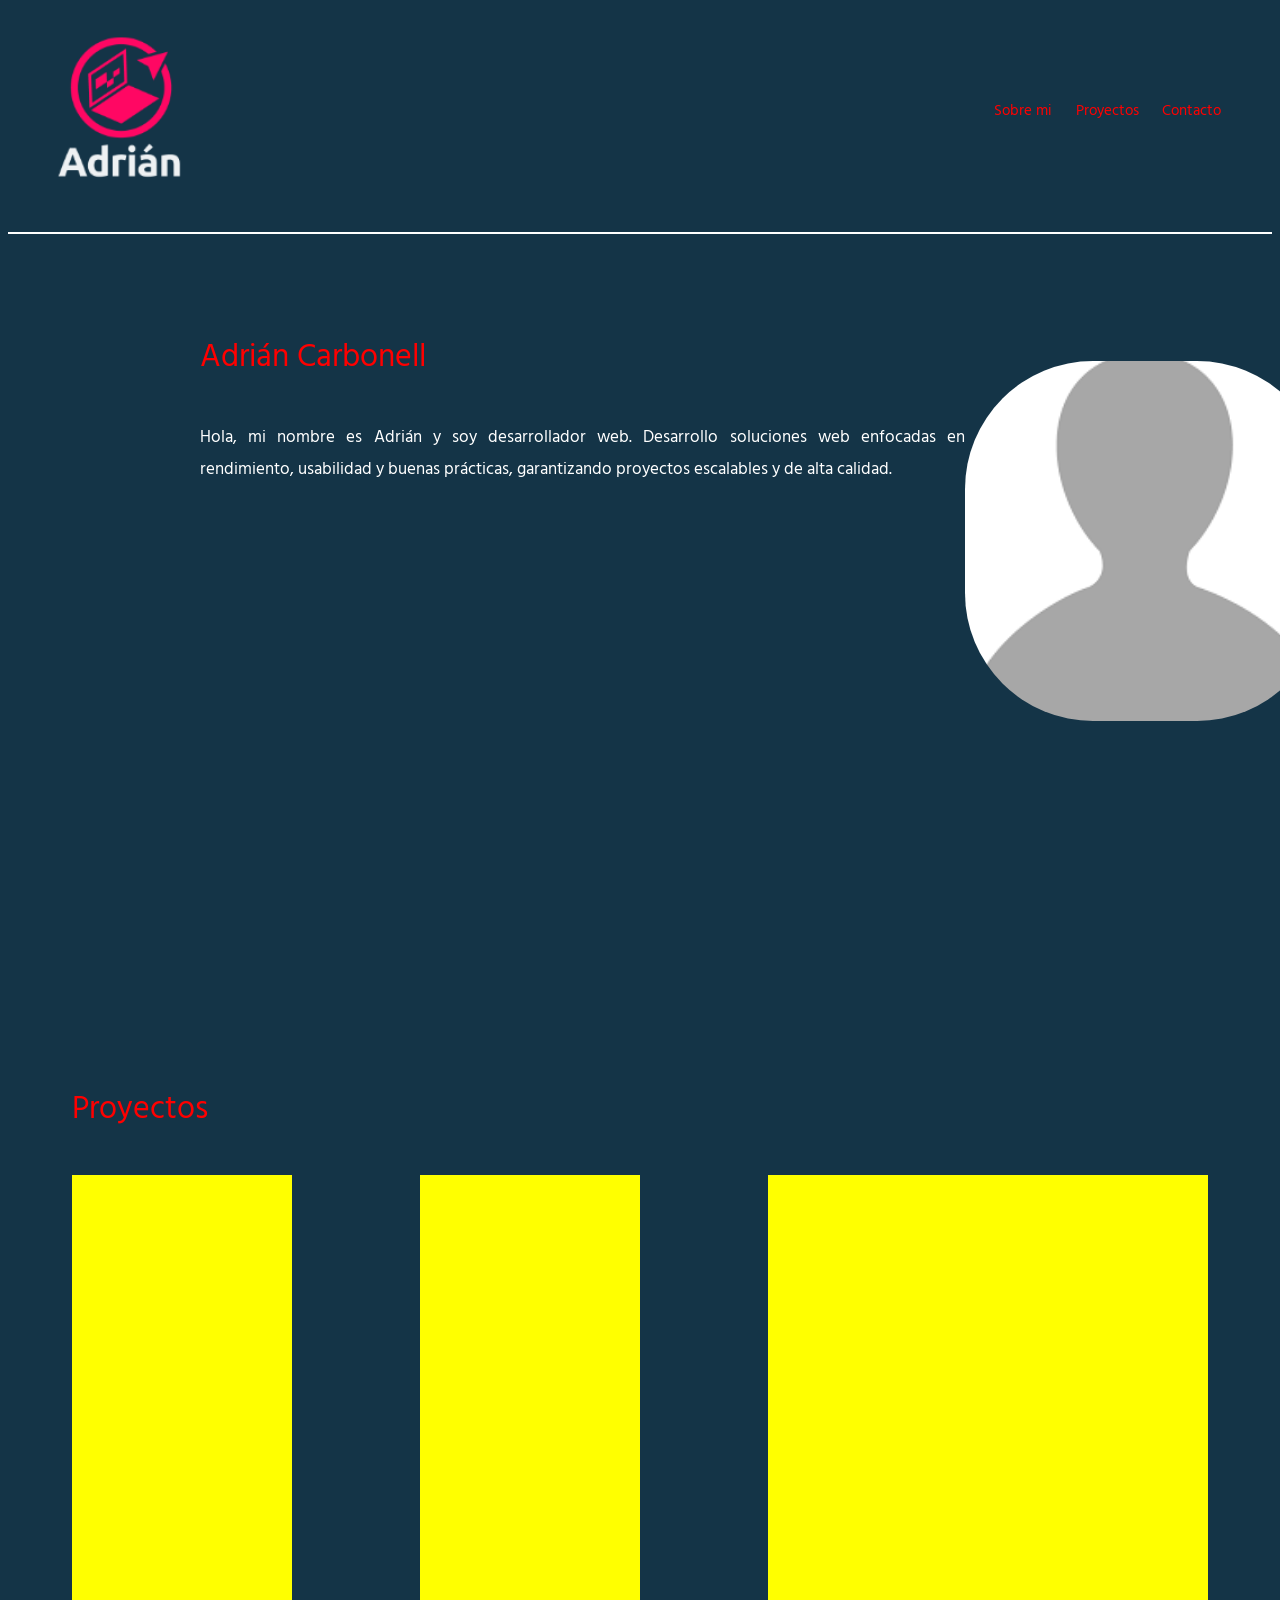
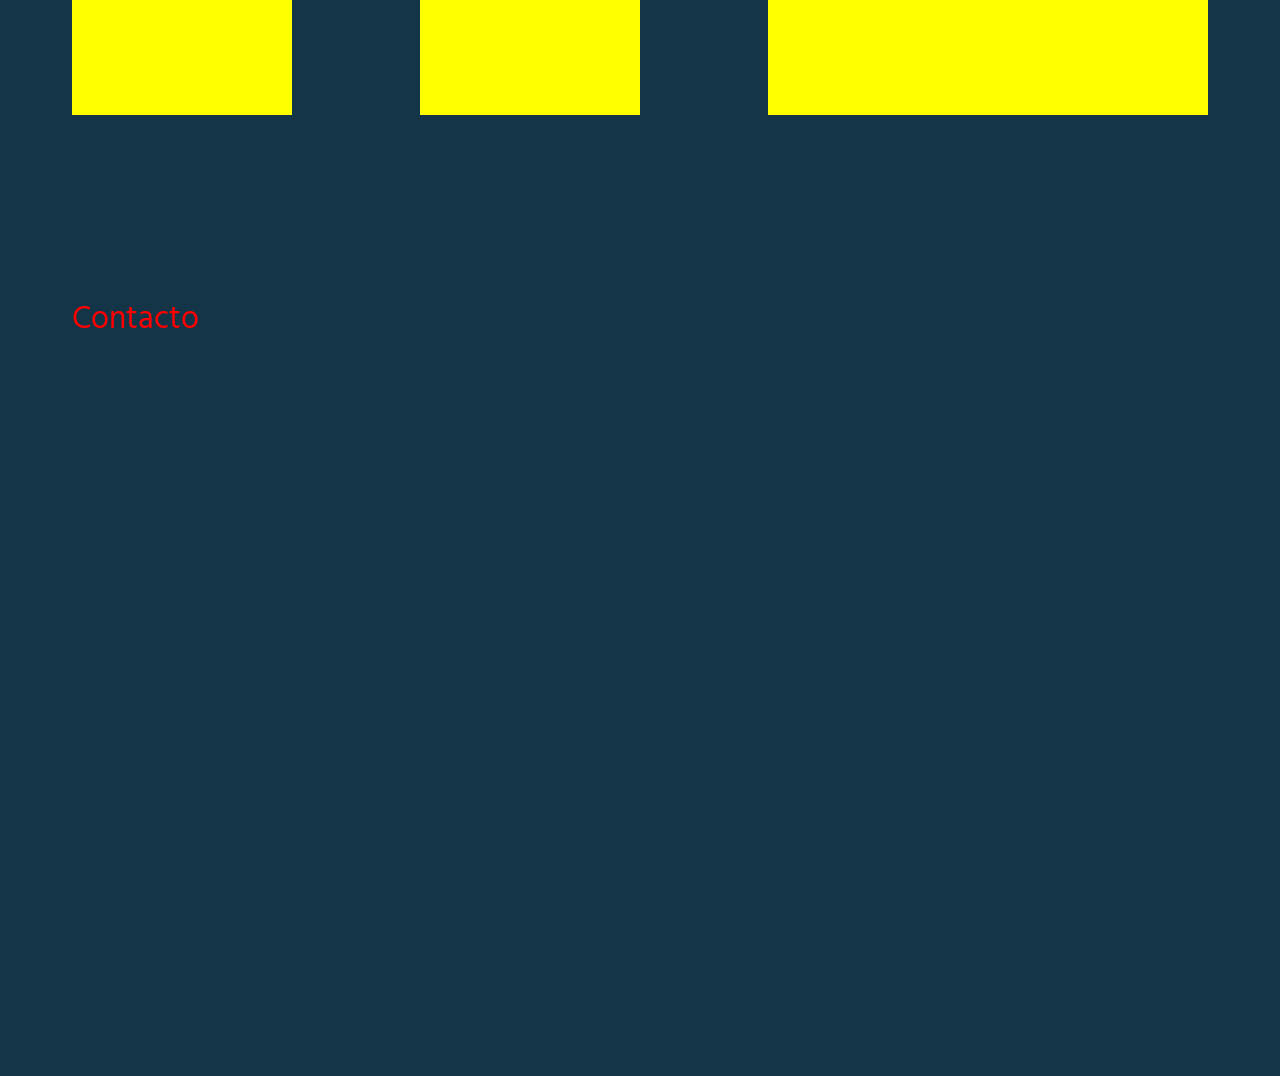
==== Portafolio/index.html @ b6f85024 "Add files via upload" ====
<!DOCTYPE html>
<html lang="en">
<head>
    <meta charset="UTF-8">
    <meta name="viewport" content="width=device-width, initial-scale=1.0">
    <title>Menu</title>
    <link rel="stylesheet" href="estilo.css">
    <link rel="preconnect" href="https://fonts.googleapis.com">
    <link rel="preconnect" href="https://fonts.gstatic.com" crossorigin>
    <link href="https://fonts.googleapis.com/css2?family=Hind+Guntur:wght@300;400;500;600;700&display=swap" rel="stylesheet">
</head>
<body>
    <header>
        <img src="logo.png" alt="logo" id="logo">
            <nav>
                
                <a href="#sobre-mi">Sobre mi</a>
                <a href="#proyectos">Proyectos</a>
                <a href="#contacto">Contacto</a>
            </nav>    
    </header>
 
    <main class="cuerpo">
        <section id="sobre-mi">
            <article>
                <p class="titulo">Adrián Carbonell</p>
                <p class="texto">
                Hola, mi nombre es Adrián y soy desarrollador web. Desarrollo soluciones web enfocadas en rendimiento, usabilidad y buenas prácticas, garantizando proyectos escalables y de alta calidad.
                </p>
            </article>
            <aside class="foto">
                <img src="imagenes/foto-perfil.png" alt="foto">
            </aside>
        </section>
        
        <section id="proyectos">
            
            <p class="titulo">Proyectos</p>
            
            <article>
                <section id="p1"></section>
                <section id="p2"></section>
                <section id="p3"></section>
            </article>
            
        </section>
        <section id="contacto">
            <p class="titulo">Contacto</p>
        </section>

    </main>
</body>
</html>
---- Portafolio/estilo.css ----
html {

box-sizing: border-box;

 }

*, *:before, *:after {

box-sizing: inherit;

}

html {
  scroll-behavior: smooth;
}

body{
    font-family:Hind guntur;
    background-color: #143447;
}

header{
    display: flex;
    background-color:#143447 ;
    width: 100%;
    height: 25.1vh;
    align-items: center;
    border-bottom: solid 0.3vh white;
}

a{
    color: red;
    font-size: 1.2vw;
    margin-left: 1.5vw;
    
    text-decoration: none;
    position: relative;

    
}
nav{
    margin-left: auto;
    margin-right: 4vw;
    height: 5vh;
   
    
    
}

a::after{
    content: "";
    position: absolute;
    left: 50%;
    bottom: -1px;
    transform: translateX(-50%);
    width: 0%;
    height: 2px;
    background: red;
    transition: 0.3s ease;
}

a:hover {
   
    transition: color 0.5s ease;
    
}

a:hover::after {
    width: 100%;
}   


#logo{
    inline-size: 25vh;
    aspect-ratio: 1;
    object-fit: cover;
    
}

main{
    /* background-color: lightblue; */
    
    
    margin:5vw;    
    #sobre-mi{
        /* background-color:lightblue; */
        /* width: 80%; */
        height: 80vh;
        margin-bottom: 5vw;
        display: flex;
        article{
            
            margin-left:10vw;

            .titulo{
           
            color: red;
            font-size: 2.5vw;

           
            }
            .texto{
                color: white;
                font-size:1.3vw;
                text-align: justify;
                /* background-color: red; */
                width: 85vh;
            }
        }

    
        .foto{
            margin-left: auto;
            margin-right:7vw;
            margin-top:7vh;

            img{
                inline-size: 40vh;
                aspect-ratio: 1;
                object-fit: cover;
                border-radius:10vw;
            }
        }
        
        

    }
     #proyectos{
        
   
        height: 80vh;
        
        .titulo{
           
            color: red;
            font-size: 2.5vw;
            
           
        }
        
        article:nth-child(2){
        display: grid;
        grid-template-columns: repeat(2, 1fr) 2fr;
        gap:10vw;
        
        height:60vh;
        
        /*grid-template-areas: "p1 p2 p3 p3";
        #p1 { grid-area: p1;}
        #p2 { grid-area: p2;}
        #p3 { grid-area: p3;}*/

        #p1, #p2, #p3{
            background-color: yellow;
        }
        }
        
        
        
    }
    #contacto{
        margin-top: 10vh;
        height: 80vh;
        
        .titulo{
           
            color: red;
            font-size: 2.5vw;
            
           
        }

    }
    
}
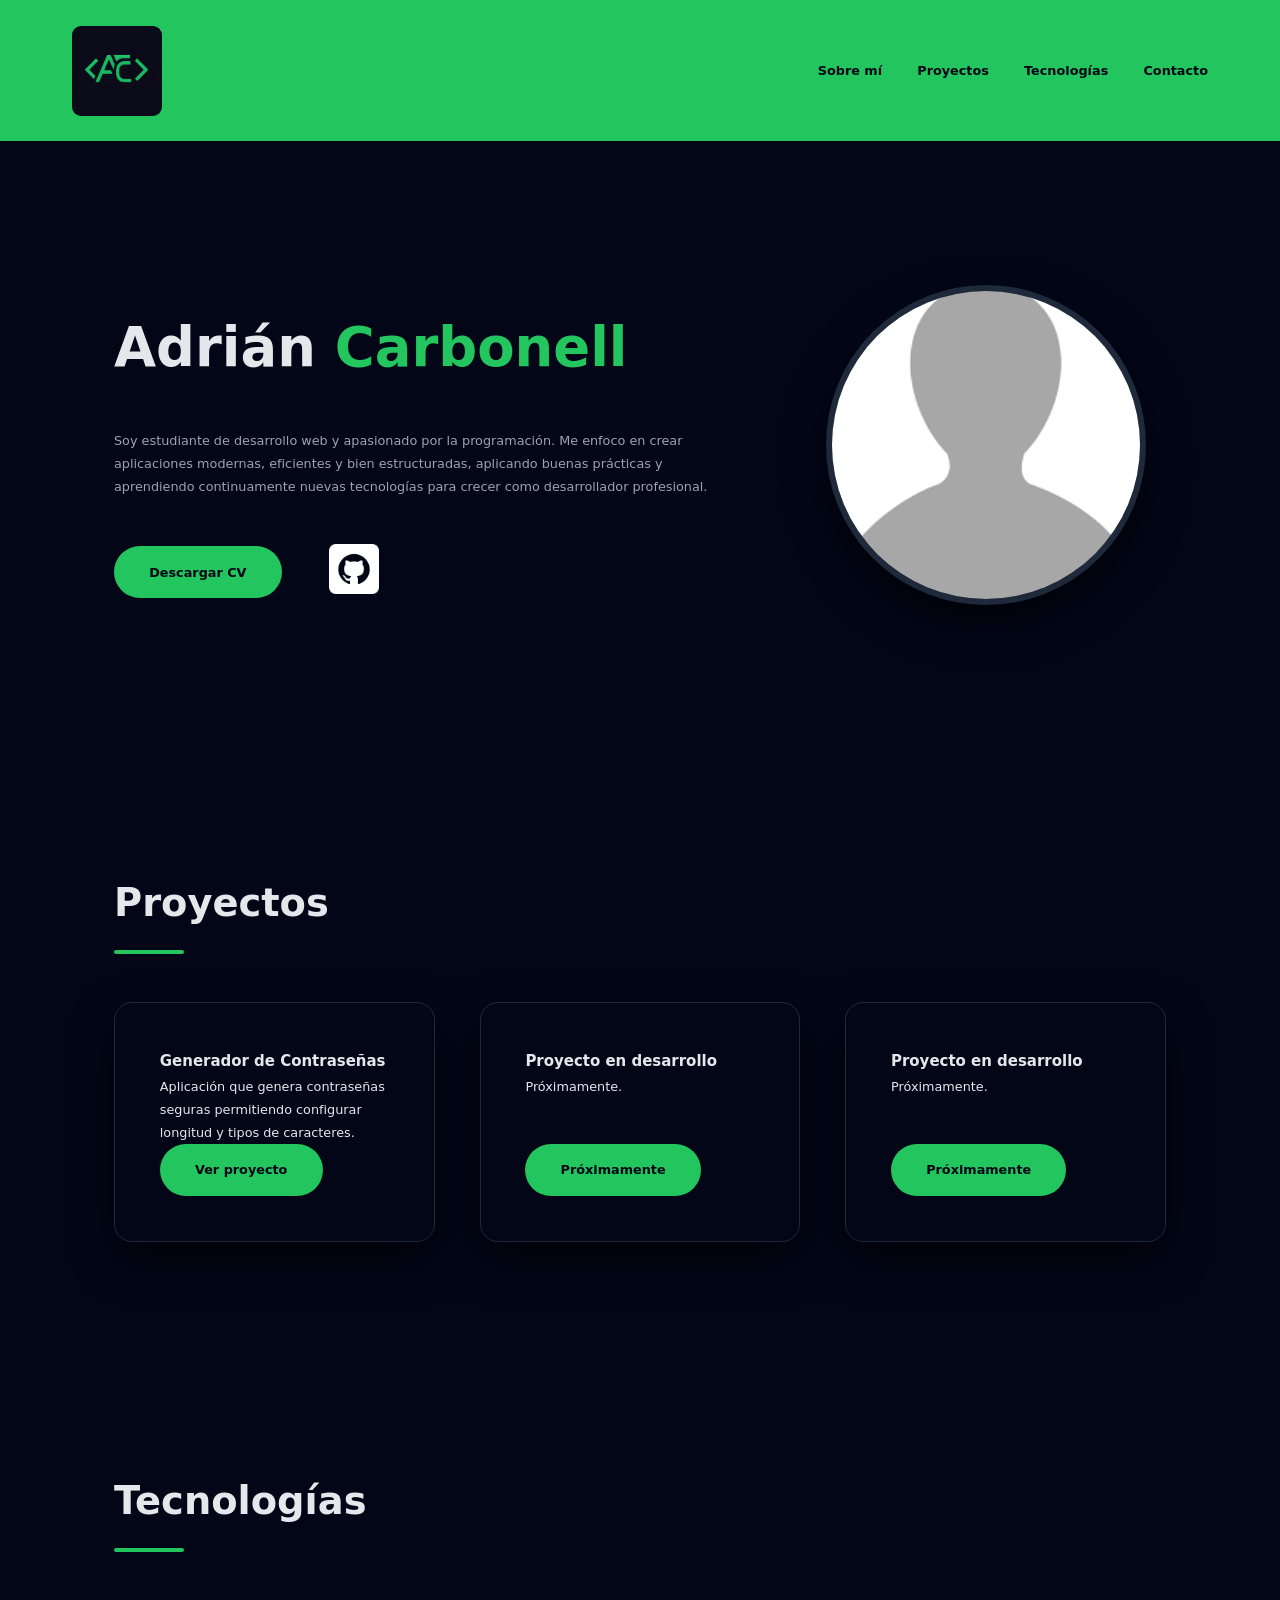
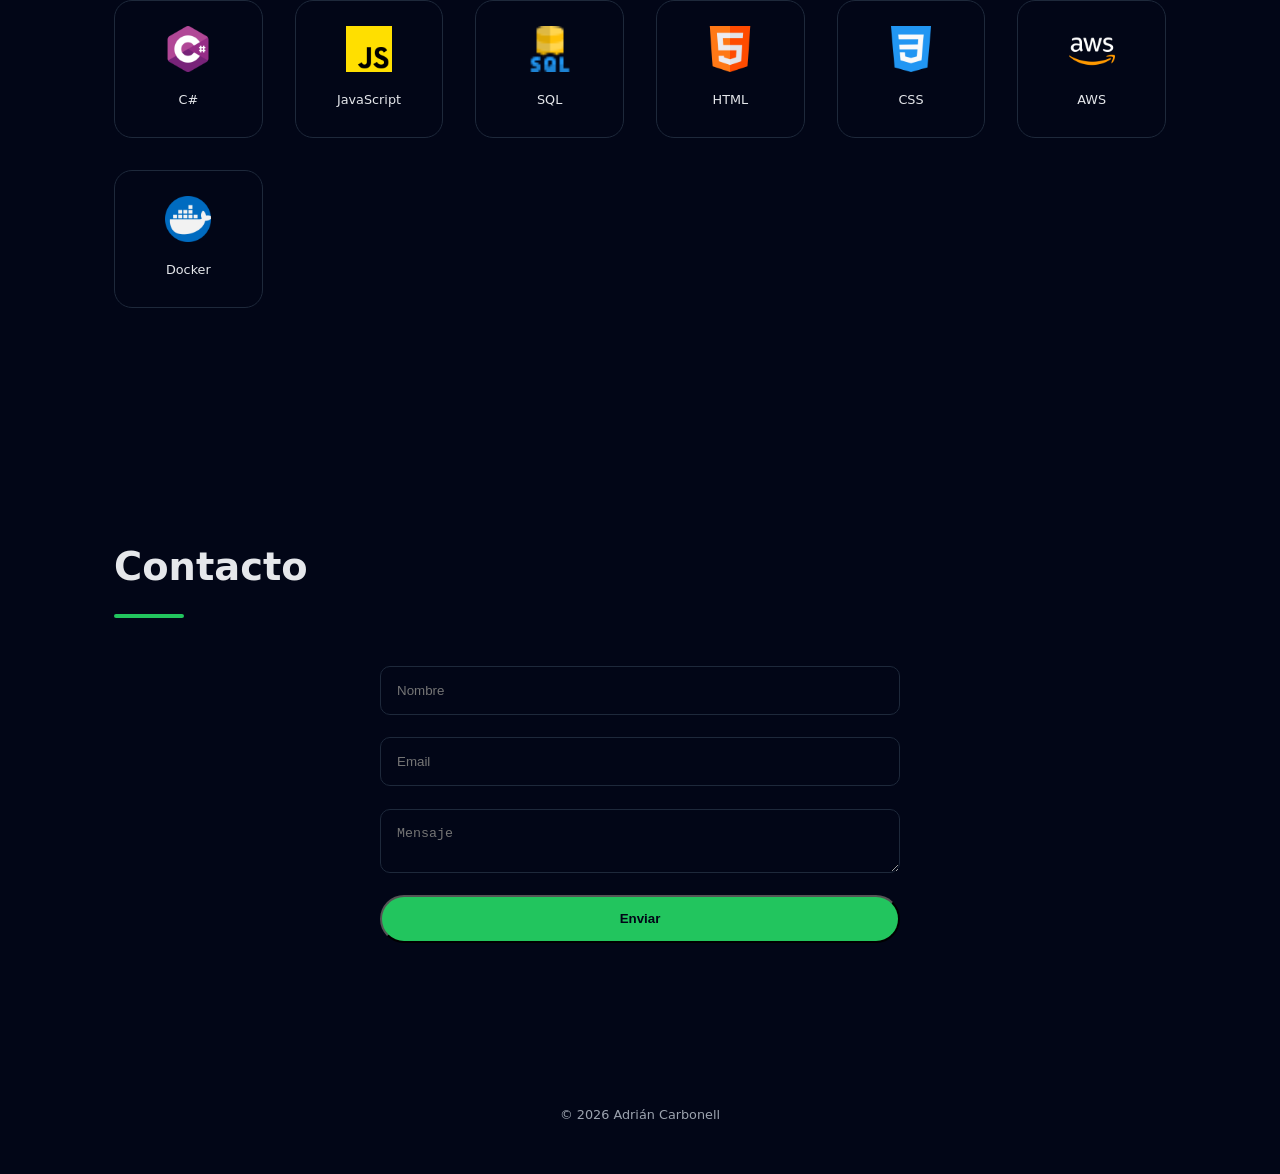
==== commit cd1aca66: "Add files via upload" ====
--- a/Portafolio/index.html
+++ b/Portafolio/index.html
@@ -1,53 +1,124 @@
 <!DOCTYPE html>
-<html lang="en">
+<html lang="es">
 <head>
     <meta charset="UTF-8">
     <meta name="viewport" content="width=device-width, initial-scale=1.0">
-    <title>Menu</title>
+    <title>Portafolio - Adrián Carbonell</title>
     <link rel="stylesheet" href="estilo.css">
-    <link rel="preconnect" href="https://fonts.googleapis.com">
-    <link rel="preconnect" href="https://fonts.gstatic.com" crossorigin>
-    <link href="https://fonts.googleapis.com/css2?family=Hind+Guntur:wght@300;400;500;600;700&display=swap" rel="stylesheet">
 </head>
 <body>
-    <header>
-        <img src="logo.png" alt="logo" id="logo">
-            <nav>
-                
-                <a href="#sobre-mi">Sobre mi</a>
-                <a href="#proyectos">Proyectos</a>
-                <a href="#contacto">Contacto</a>
-            </nav>    
-    </header>
- 
-    <main class="cuerpo">
-        <section id="sobre-mi">
-            <article>
-                <p class="titulo">Adrián Carbonell</p>
-                <p class="texto">
-                Hola, mi nombre es Adrián y soy desarrollador web. Desarrollo soluciones web enfocadas en rendimiento, usabilidad y buenas prácticas, garantizando proyectos escalables y de alta calidad.
-                </p>
-            </article>
-            <aside class="foto">
-                <img src="imagenes/foto-perfil.png" alt="foto">
-            </aside>
-        </section>
-        
-        <section id="proyectos">
+
+
+<header class="navbar">
+    <section class="nav-container">
+        <article class="logo">
+            <img src="img/logo.png" alt="Logo Adri">
+        </article>
+
+
+        <nav class="nav-right">
+            <ul class="nav-links">
+                <li><a href="#sobre-mi" class="nav-link">Sobre mí</a></li>
+                <li><a href="#proyectos" class="nav-link">Proyectos</a></li>
+                <li><a href="#tecnologias" class="nav-link">Tecnologías</a></li>
+                <li><a href="#contacto" class="nav-link">Contacto</a></li>
+            </ul>
+
             
-            <p class="titulo">Proyectos</p>
-            
-            <article>
-                <section id="p1"></section>
-                <section id="p2"></section>
-                <section id="p3"></section>
-            </article>
-            
-        </section>
-        <section id="contacto">
-            <p class="titulo">Contacto</p>
-        </section>
+        </nav>
+    </section>
+</header>
 
-    </main>
+
+<section id="sobre-mi" class="hero section">
+    <article class="hero-content">
+
+        <article class="hero-text">
+            <h1>Adrián <span>Carbonell</span></h1>
+            <p>
+                Soy estudiante de desarrollo web y apasionado por la programación.
+                Me enfoco en crear aplicaciones modernas, eficientes y bien estructuradas,
+                aplicando buenas prácticas y aprendiendo continuamente nuevas tecnologías
+                para crecer como desarrollador profesional.
+            </p>
+
+            <nav class="hero-buttons">
+                <a href="CV Adrián Carbonell.pdf" download class="btn">Descargar CV</a>
+                <a href="https://github.com/AdrianCarbonell" target="_blank" class="github-btn">
+                <img src="img/logo_github.png" alt="GitHub">
+            </a>
+            </nav>
+        </article>
+
+        <article class="hero-image">
+            <img src="img/foto-perfil.png" alt="Foto de Adrián">
+        </article>
+
+    </article>
+</section>
+
+
+<section id="proyectos" class="section">
+    <h2>Proyectos</h2>
+
+    <section class="proyectos-container">
+        <article class="proyecto">
+            <h3>Generador de Contraseñas</h3>
+            <p>
+                Aplicación que genera contraseñas seguras permitiendo configurar
+                longitud y tipos de caracteres.
+            </p>
+            <a href="https://github.com/" class="btn" target="_blank">Ver proyecto</a>
+        </article>
+
+        <article class="proyecto">
+            <h3>Proyecto en desarrollo</h3>
+            <p>Próximamente.</p>
+            <a href="https://github.com/" class="btn" target="_blank">Próximamente</a>
+        </article>
+
+        <article class="proyecto">
+            <h3>Proyecto en desarrollo</h3>
+            <p>Próximamente.</p>
+            <a href="https://github.com/" class="btn" target="_blank">Próximamente</a>
+        </article>
+    </section>
+</section>
+
+
+<section id="tecnologias" class="section">
+    <h2>Tecnologías</h2>
+
+    <ul class="tecnologias-lista">
+        <li><img src="img/csharp.png"><span>C#</span></li>
+        <li><img src="img/javascript.png"><span>JavaScript</span></li>
+        <li><img src="img/sql.png"><span>SQL</span></li>
+        <li><img src="img/html.png"><span>HTML</span></li>
+        <li><img src="img/css.png"><span>CSS</span></li>
+        <li><img src="img/aws-color.png"><span>AWS</span></li>
+        <li><img src="img/docker.png"><span>Docker</span></li>
+    </ul>
+</section>
+
+
+<section id="contacto" class="section">
+    <h2>Contacto</h2>
+
+    <form>
+        <input type="text" placeholder="Nombre" required>
+        <input type="email" placeholder="Email" required>
+        <textarea placeholder="Mensaje" required></textarea>
+        <button type="submit" class="btn">Enviar</button>
+    </form>
+</section>
+
+<footer>
+    <p>© 2026 Adrián Carbonell</p>
+</footer>
+
+<script type="module" src="script.js">
+
+</script>
+
 </body>
-</html>+</html>
--- a/Portafolio/estilo.css
+++ b/Portafolio/estilo.css
@@ -1,177 +1,332 @@
+:root {
+    --bg-color: #020617;
+    --card-bg: #020617;
+    --text-color: #e5e7eb;
+    --secondary-text: #9ca3af;
+
+    --accent-color: #22c55e;
+    --accent-soft: rgba(34, 197, 94, 0.15);
+
+    --border-color: #1e293b;
+    --shadow: 0 18px 40px rgba(0, 0, 0, 0.65);
+}
+
+/* RESET */
+* {
+    margin: 0;
+    padding: 0;
+    box-sizing: border-box;
+}
+
+
 html {
-
-box-sizing: border-box;
-
- }
-
-*, *:before, *:after {
-
-box-sizing: inherit;
-
-}
-
-html {
-  scroll-behavior: smooth;
-}
-
-body{
-    font-family:Hind guntur;
-    background-color: #143447;
-}
-
-header{
-    display: flex;
-    background-color:#143447 ;
-    width: 100%;
-    height: 25.1vh;
-    align-items: center;
-    border-bottom: solid 0.3vh white;
-}
-
-a{
-    color: red;
-    font-size: 1.2vw;
-    margin-left: 1.5vw;
-    
+    scroll-behavior: smooth;
+}
+
+body {
+    font-family: system-ui, sans-serif;
+    background: var(--bg-color);
+    color: var(--text-color);
+    line-height: 1.8;
+    font-size: 1vw ;
+}
+
+/* SECCIONES */
+.section {
+    max-width: 1100px;
+    margin: auto;
+    padding: 7rem 1.5rem;
+    opacity: 0;
+    transform: translateY(40px);
+    transition: opacity 0.9s ease, transform 0.9s ease;
+}
+
+.section.visible {
+    opacity: 1;
+    transform: translateY(0);
+}
+
+/* TITULOS */
+h2 {
+    font-size: 2.4rem;
+    margin-bottom: 3rem;
+}
+
+h2::after {
+    content: "";
+    width: 70px;
+    height: 4px;
+    background: var(--accent-color);
+    display: block;
+    margin-top: 0.8rem;
+    border-radius: 999px;
+}
+
+/* NAVBAR */
+.navbar {
+    background: var(--accent-color);
+    position: sticky;
+    top: 0;
+    z-index: 100;
+}
+
+.nav-container {
+    max-width: 1200px;
+    margin: auto;
+    padding: 1.6rem 2rem;
+    display: flex;
+    justify-content: space-between;
+    align-items: center;
+}
+
+.logo {
+    display: flex;
+    align-items: center;
+}
+
+.logo img {
+    inline-size: 10vh;
+    aspect-ratio: 1;
+    object-fit: cover;
+    border-radius: 1vh;
+}
+
+
+.nav-right {
+    display: flex;
+    align-items: center;
+}
+
+.nav-links {
+    list-style: none;
+    display: flex;
+    gap: 2.2rem;
+}
+
+.nav-links a {
+    color: #020617;
     text-decoration: none;
+    font-weight: 600;
     position: relative;
-
-    
-}
-nav{
-    margin-left: auto;
-    margin-right: 4vw;
-    height: 5vh;
-   
-    
-    
-}
-
-a::after{
+}
+
+.nav-links a::after {
     content: "";
     position: absolute;
-    left: 50%;
-    bottom: -1px;
-    transform: translateX(-50%);
+    bottom: -6px;
+    left: 0;
     width: 0%;
     height: 2px;
-    background: red;
-    transition: 0.3s ease;
-}
-
-a:hover {
-   
-    transition: color 0.5s ease;
+    background: #020617;
+    transition: width 0.25s ease;
+}
+
+.nav-links a:hover::after {
+    width: 100%;
+}
+
+/* GITHUB */
+.github-btn {
+    width: 46px;
+    height: 46px;
+    border-radius: 50%;
+    background: rgba(0, 0, 0, 0.15);
+    display: flex;
+    align-items: center;
+    justify-content: center;
+    margin-left: 1.5rem;
+    transition: transform 0.2s ease;
+}
+
+.github-btn:hover {
+    transform: scale(1.1);
+}
+
+.github-btn img {
+    width: 50px;
+    filter: invert(1);
+}
+
+/* HERO */
+.hero.section {
+    padding-top: 9rem;
+    padding-bottom: 9rem;
+    opacity: 1;
+    transform: none;
+}
+
+.hero-content {
+    max-width: 1200px;
+    margin: auto;
+    display: grid;
+    grid-template-columns: 1.3fr 0.7fr;
+    gap: 5rem;
+    align-items: center;
+}
+
+/* HERO ANIMACIÓN */
+.hero-text,
+.hero-image {
+    opacity: 0;
+    transform: translateY(40px);
+    animation: fadeUp 1s ease forwards;
+}
+
+.hero-image {
+    animation-delay: 0.2s;
     
 }
 
-a:hover::after {
-    width: 100%;
-}   
-
-
-#logo{
-    inline-size: 25vh;
-    aspect-ratio: 1;
+@keyframes fadeUp {
+    to {
+        opacity: 1;
+        transform: translateY(0);
+    }
+}
+
+.hero-text h1 {
+    font-size: 3.4rem;
+    margin-bottom: 2rem;
+}
+
+.hero-text h1 span {
+    color: var(--accent-color);
+}
+
+.hero-text p {
+    color: var(--secondary-text);
+    max-width: 650px;
+}
+
+/* BOTONES */
+.hero-buttons {
+    margin-top: 3rem;
+    display: flex;
+    gap: 1.6rem;
+}
+
+.btn {
+    padding: 0.9rem 2.2rem;
+    border-radius: 999px;
+    background: var(--accent-color);
+    color: #020617;
+    text-decoration: none;
+    font-weight: 600;
+    transition: transform 0.2s ease;
+}
+
+.btn:hover {
+    transform: translateY(-4px);
+}
+
+.btn.outline {
+    background: transparent;
+    border: 2px solid var(--accent-color);
+    color: var(--accent-color);
+}
+
+/* FOTO */
+.hero-image img {
+    width: 320px;
+    height: 320px;
+    border-radius: 50%;
     object-fit: cover;
-    
-}
-
-main{
-    /* background-color: lightblue; */
-    
-    
-    margin:5vw;    
-    #sobre-mi{
-        /* background-color:lightblue; */
-        /* width: 80%; */
-        height: 80vh;
-        margin-bottom: 5vw;
-        display: flex;
-        article{
-            
-            margin-left:10vw;
-
-            .titulo{
-           
-            color: red;
-            font-size: 2.5vw;
-
-           
-            }
-            .texto{
-                color: white;
-                font-size:1.3vw;
-                text-align: justify;
-                /* background-color: red; */
-                width: 85vh;
-            }
-        }
-
-    
-        .foto{
-            margin-left: auto;
-            margin-right:7vw;
-            margin-top:7vh;
-
-            img{
-                inline-size: 40vh;
-                aspect-ratio: 1;
-                object-fit: cover;
-                border-radius:10vw;
-            }
-        }
-        
-        
-
+    border: 6px solid var(--border-color);
+    box-shadow: var(--shadow);
+}
+
+/* PROYECTOS */
+.proyectos-container {
+    display: grid;
+    grid-template-columns: repeat(auto-fit, minmax(280px, 1fr));
+    gap: 2.8rem;
+}
+
+.proyecto {
+    background: var(--card-bg);
+    border: 1px solid var(--border-color);
+    padding: 2.8rem;
+    border-radius: 18px;
+    box-shadow: var(--shadow);
+
+    display: flex;
+    flex-direction: column;
+
+    transition: transform 0.25s ease;
+}
+
+.proyecto .btn {
+    margin-top: auto;
+    align-self: flex-start;
+}
+
+
+.proyecto:hover {
+    transform: translateY(-10px);
+}
+
+/* TECNOLOGIAS */
+.tecnologias-lista {
+    list-style: none;
+    display: grid;
+    grid-template-columns: repeat(auto-fit, minmax(140px, 1fr));
+    gap: 2rem;
+}
+
+.tecnologias-lista li {
+    background: var(--card-bg);
+    border: 1px solid var(--border-color);
+    border-radius: 18px;
+    padding: 1.6rem;
+    display: flex;
+    flex-direction: column;
+    align-items: center;
+    gap: 1rem;
+    transition: transform 0.25s ease;
+}
+
+.tecnologias-lista li:hover {
+    transform: translateY(-8px);
+}
+
+.tecnologias-lista img {
+    width: 46px;
+}
+
+/* CONTACTO */
+form {
+    max-width: 520px;
+    margin: auto;
+    display: flex;
+    flex-direction: column;
+    gap: 1.4rem;
+}
+
+input,
+textarea {
+    padding: 1rem;
+    background: transparent;
+    border: 1px solid var(--border-color);
+    color: var(--text-color);
+    border-radius: 10px;
+}
+
+/* FOOTER */
+footer {
+    text-align: center;
+    padding: 3rem 1.5rem;
+    color: var(--secondary-text);
+}
+
+/* RESPONSIVE */
+@media (max-width: 900px) {
+    .hero-content {
+        grid-template-columns: 1fr;
+        text-align: center;
+        gap: 3rem;
     }
-     #proyectos{
-        
-   
-        height: 80vh;
-        
-        .titulo{
-           
-            color: red;
-            font-size: 2.5vw;
-            
-           
-        }
-        
-        article:nth-child(2){
-        display: grid;
-        grid-template-columns: repeat(2, 1fr) 2fr;
-        gap:10vw;
-        
-        height:60vh;
-        
-        /*grid-template-areas: "p1 p2 p3 p3";
-        #p1 { grid-area: p1;}
-        #p2 { grid-area: p2;}
-        #p3 { grid-area: p3;}*/
-
-        #p1, #p2, #p3{
-            background-color: yellow;
-        }
-        }
-        
-        
-        
+
+    .hero-buttons {
+        justify-content: center;
     }
-    #contacto{
-        margin-top: 10vh;
-        height: 80vh;
-        
-        .titulo{
-           
-            color: red;
-            font-size: 2.5vw;
-            
-           
-        }
-
-    }
-    
-}
-
-
+}
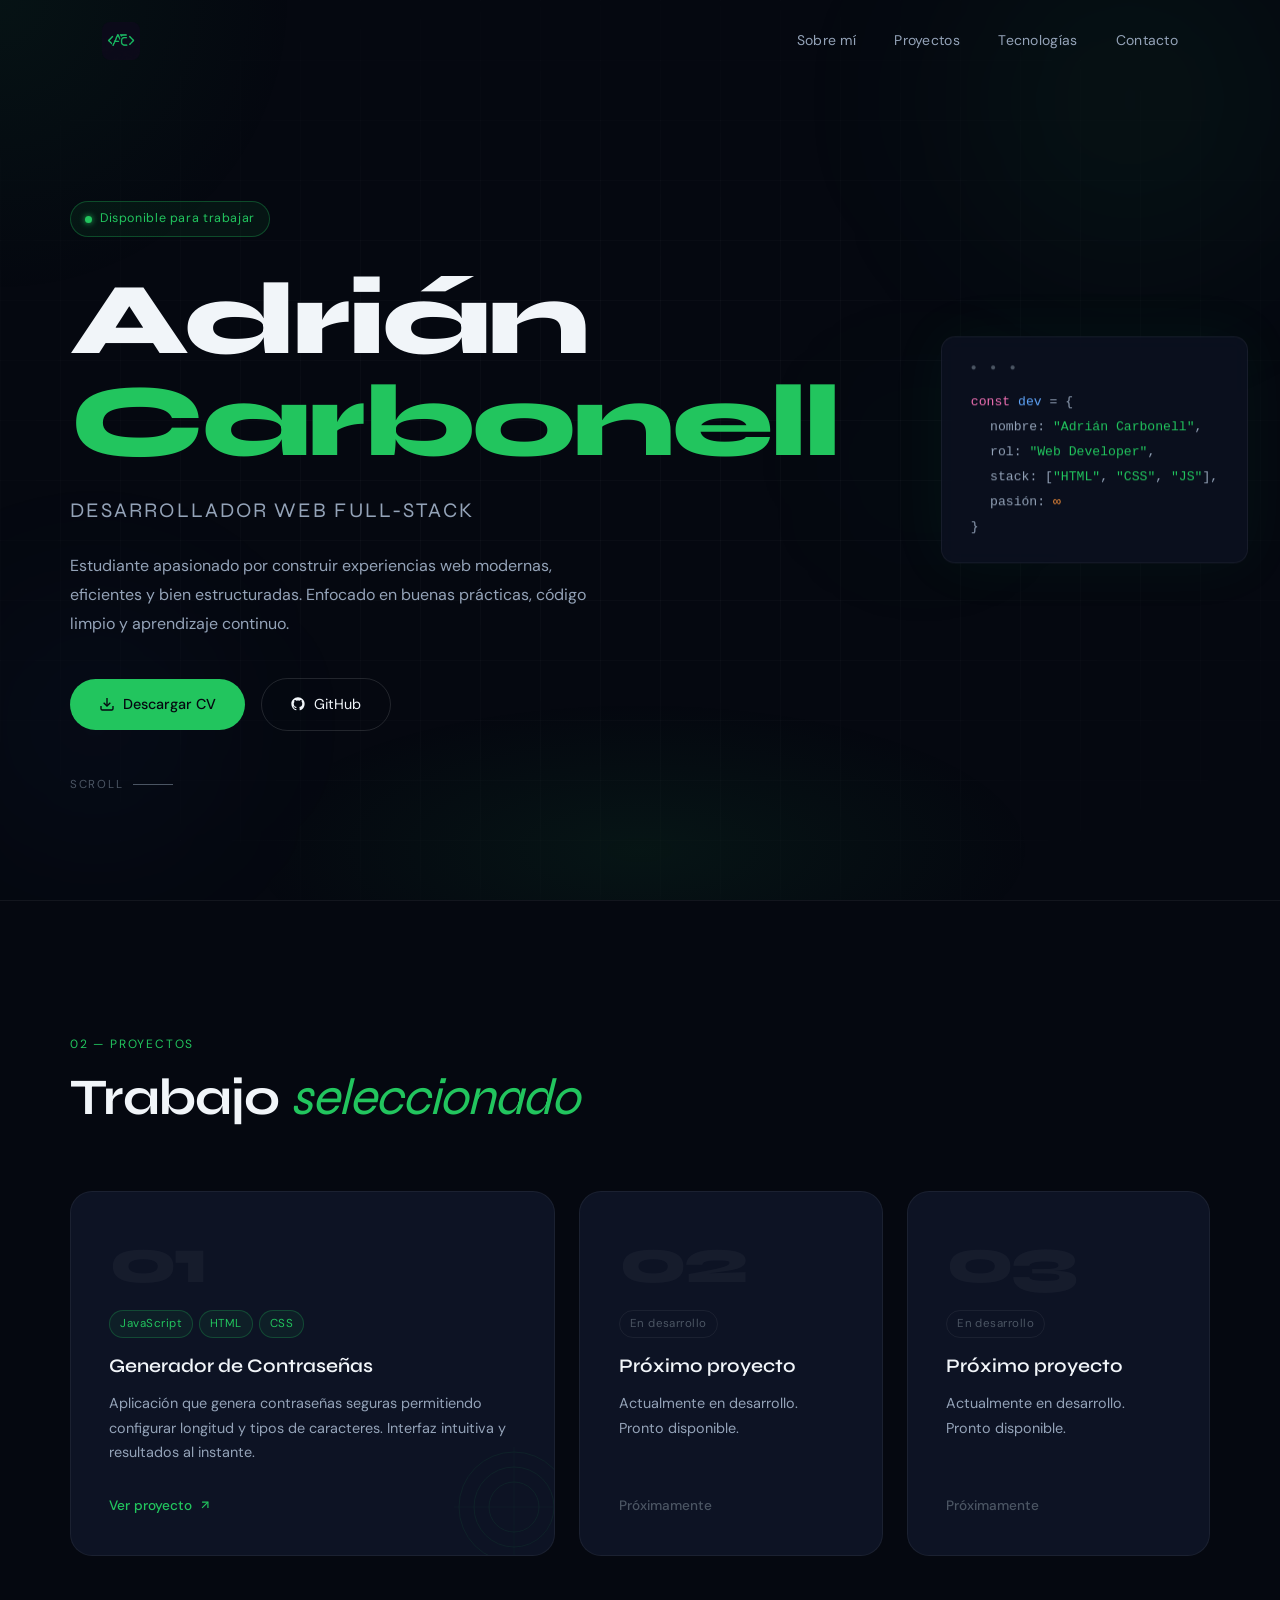
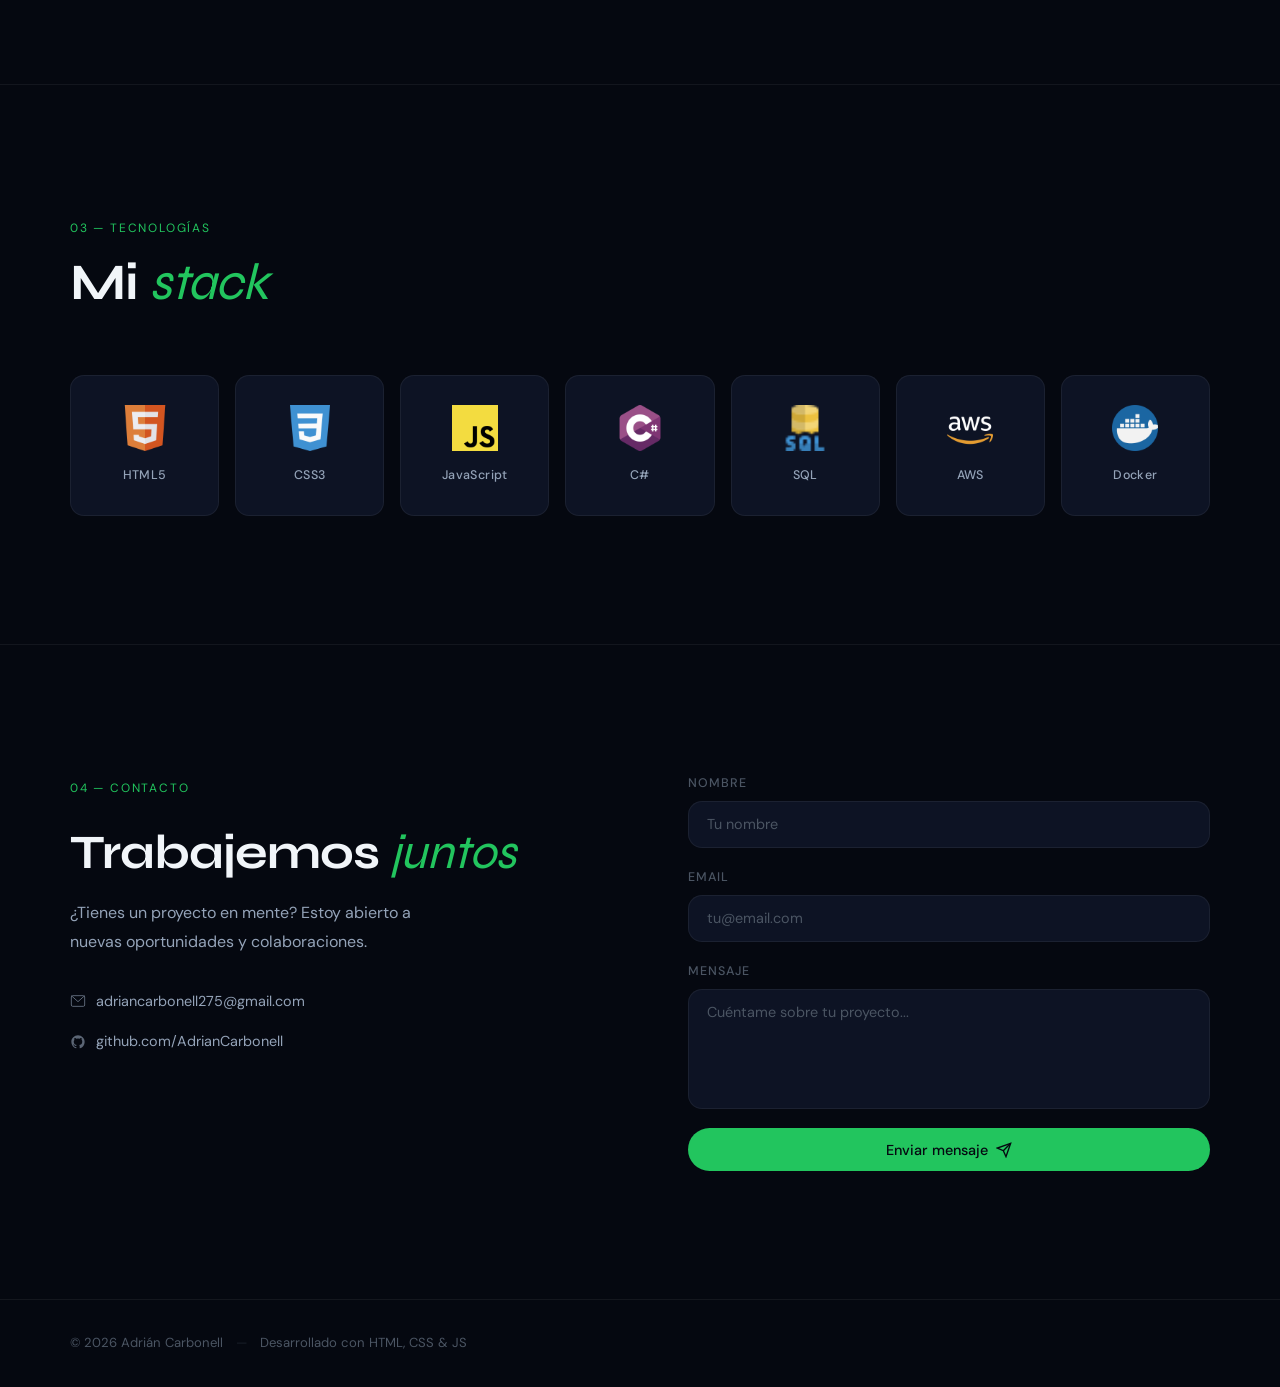
==== commit 704ae5a9: "Add files via upload" ====
--- a/Portafolio/index.html
+++ b/Portafolio/index.html
@@ -1,124 +1,255 @@
-<!DOCTYPE html>
-<html lang="es">
-<head>
-    <meta charset="UTF-8">
-    <meta name="viewport" content="width=device-width, initial-scale=1.0">
-    <title>Portafolio - Adrián Carbonell</title>
-    <link rel="stylesheet" href="estilo.css">
-</head>
-<body>
-
-
-<header class="navbar">
-    <section class="nav-container">
-        <article class="logo">
-            <img src="img/logo.png" alt="Logo Adri">
-        </article>
-
-
-        <nav class="nav-right">
-            <ul class="nav-links">
-                <li><a href="#sobre-mi" class="nav-link">Sobre mí</a></li>
-                <li><a href="#proyectos" class="nav-link">Proyectos</a></li>
-                <li><a href="#tecnologias" class="nav-link">Tecnologías</a></li>
-                <li><a href="#contacto" class="nav-link">Contacto</a></li>
-            </ul>
-
-            
-        </nav>
-    </section>
-</header>
-
-
-<section id="sobre-mi" class="hero section">
-    <article class="hero-content">
-
-        <article class="hero-text">
-            <h1>Adrián <span>Carbonell</span></h1>
-            <p>
-                Soy estudiante de desarrollo web y apasionado por la programación.
-                Me enfoco en crear aplicaciones modernas, eficientes y bien estructuradas,
-                aplicando buenas prácticas y aprendiendo continuamente nuevas tecnologías
-                para crecer como desarrollador profesional.
-            </p>
-
-            <nav class="hero-buttons">
-                <a href="CV Adrián Carbonell.pdf" download class="btn">Descargar CV</a>
-                <a href="https://github.com/AdrianCarbonell" target="_blank" class="github-btn">
-                <img src="img/logo_github.png" alt="GitHub">
-            </a>
-            </nav>
-        </article>
-
-        <article class="hero-image">
-            <img src="img/foto-perfil.png" alt="Foto de Adrián">
-        </article>
-
-    </article>
-</section>
-
-
-<section id="proyectos" class="section">
-    <h2>Proyectos</h2>
-
-    <section class="proyectos-container">
-        <article class="proyecto">
-            <h3>Generador de Contraseñas</h3>
-            <p>
-                Aplicación que genera contraseñas seguras permitiendo configurar
-                longitud y tipos de caracteres.
-            </p>
-            <a href="https://github.com/" class="btn" target="_blank">Ver proyecto</a>
-        </article>
-
-        <article class="proyecto">
-            <h3>Proyecto en desarrollo</h3>
-            <p>Próximamente.</p>
-            <a href="https://github.com/" class="btn" target="_blank">Próximamente</a>
-        </article>
-
-        <article class="proyecto">
-            <h3>Proyecto en desarrollo</h3>
-            <p>Próximamente.</p>
-            <a href="https://github.com/" class="btn" target="_blank">Próximamente</a>
-        </article>
-    </section>
-</section>
-
-
-<section id="tecnologias" class="section">
-    <h2>Tecnologías</h2>
-
-    <ul class="tecnologias-lista">
-        <li><img src="img/csharp.png"><span>C#</span></li>
-        <li><img src="img/javascript.png"><span>JavaScript</span></li>
-        <li><img src="img/sql.png"><span>SQL</span></li>
-        <li><img src="img/html.png"><span>HTML</span></li>
-        <li><img src="img/css.png"><span>CSS</span></li>
-        <li><img src="img/aws-color.png"><span>AWS</span></li>
-        <li><img src="img/docker.png"><span>Docker</span></li>
-    </ul>
-</section>
-
-
-<section id="contacto" class="section">
-    <h2>Contacto</h2>
-
-    <form>
-        <input type="text" placeholder="Nombre" required>
-        <input type="email" placeholder="Email" required>
-        <textarea placeholder="Mensaje" required></textarea>
-        <button type="submit" class="btn">Enviar</button>
-    </form>
-</section>
-
-<footer>
-    <p>© 2026 Adrián Carbonell</p>
-</footer>
-
-<script type="module" src="script.js">
-
-</script>
-
-</body>
-</html>
+<!DOCTYPE html>
+<html lang="es">
+<head>
+    <meta charset="UTF-8">
+    <meta name="viewport" content="width=device-width, initial-scale=1.0">
+    <title>Adrián Carbonell — Desarrollador Web</title>
+    <link rel="preconnect" href="https://fonts.googleapis.com">
+    <link rel="preconnect" href="https://fonts.gstatic.com" crossorigin>
+    <link href="https://fonts.googleapis.com/css2?family=Syne:wght@400;600;700;800&family=DM+Sans:ital,opsz,wght@0,9..40,300;0,9..40,400;0,9..40,500;1,9..40,300&display=swap" rel="stylesheet">
+    <link rel="stylesheet" href="estilo.css">
+</head>
+<body>
+
+<!-- ░░ CURSOR GLOW ░░ -->
+<div class="cursor-glow" id="cursorGlow"></div>
+
+<!-- ░░ NAVBAR ░░ -->
+<header class="navbar" id="navbar">
+    <div class="nav-container">
+        <a href="#" class="nav-logo">
+            <img src="img/logo.png" alt="AC">
+        </a>
+        <nav class="nav-links" id="navMenu">
+            <a href="#sobre-mi">Sobre mí</a>
+            <a href="#proyectos">Proyectos</a>
+            <a href="#tecnologias">Tecnologías</a>
+            <a href="#contacto">Contacto</a>
+        </nav>
+        <button class="hamburger" id="menuToggle" aria-label="Menú">
+            <span></span><span></span><span></span>
+        </button>
+    </div>
+</header>
+
+<!-- ░░ HERO ░░ -->
+<section id="sobre-mi" class="hero">
+
+    <!-- Decorative grid -->
+    <div class="hero-grid-bg" aria-hidden="true">
+        <div class="grid-lines"></div>
+        <div class="grid-glow"></div>
+    </div>
+
+    <!-- Floating orbs -->
+    <div class="orb orb-1" aria-hidden="true"></div>
+    <div class="orb orb-2" aria-hidden="true"></div>
+    <div class="orb orb-3" aria-hidden="true"></div>
+
+    <div class="hero-inner">
+        <div class="hero-badge">
+            <span class="badge-dot"></span>
+            Disponible para trabajar
+        </div>
+
+        <h1 class="hero-title">
+            <span class="line-wrap"><span class="line">Adrián</span></span>
+            <span class="line-wrap"><span class="line accent-line">Carbonell</span></span>
+        </h1>
+
+        <p class="hero-sub">Desarrollador Web Full-Stack</p>
+
+        <p class="hero-desc">
+            Estudiante apasionado por construir experiencias web modernas,
+            eficientes y bien estructuradas. Enfocado en buenas prácticas,
+            código limpio y aprendizaje continuo.
+        </p>
+
+        <div class="hero-actions">
+            <a href="CV Adrián Carbonell.pdf" download class="btn-primary">
+                <svg width="16" height="16" viewBox="0 0 24 24" fill="none" stroke="currentColor" stroke-width="2"><path d="M21 15v4a2 2 0 01-2 2H5a2 2 0 01-2-2v-4"/><polyline points="7 10 12 15 17 10"/><line x1="12" y1="15" x2="12" y2="3"/></svg>
+                Descargar CV
+            </a>
+            <a href="https://github.com/AdrianCarbonell" target="_blank" class="btn-ghost">
+                <svg width="16" height="16" viewBox="0 0 24 24" fill="currentColor"><path d="M12 2C6.477 2 2 6.484 2 12.021c0 4.428 2.865 8.184 6.839 9.504.5.092.682-.217.682-.482 0-.237-.009-.868-.013-1.703-2.782.605-3.369-1.342-3.369-1.342-.454-1.154-1.11-1.462-1.11-1.462-.908-.62.069-.608.069-.608 1.003.07 1.531 1.032 1.531 1.032.892 1.53 2.341 1.088 2.91.832.092-.647.35-1.088.636-1.338-2.22-.253-4.555-1.113-4.555-4.951 0-1.093.39-1.988 1.029-2.688-.103-.253-.446-1.272.098-2.65 0 0 .84-.27 2.75 1.026A9.564 9.564 0 0112 6.844a9.59 9.59 0 012.504.337c1.909-1.296 2.747-1.026 2.747-1.026.546 1.378.202 2.397.1 2.65.64.7 1.028 1.595 1.028 2.688 0 3.848-2.339 4.695-4.566 4.943.359.309.678.92.678 1.855 0 1.338-.012 2.419-.012 2.747 0 .268.18.58.688.482C19.138 20.2 22 16.447 22 12.021 22 6.484 17.522 2 12 2z"/></svg>
+                GitHub
+            </a>
+        </div>
+
+        <!-- Scroll indicator -->
+        <div class="scroll-hint" aria-hidden="true">
+            <span>scroll</span>
+            <div class="scroll-line"></div>
+        </div>
+    </div>
+
+    <!-- Decorative code snippet -->
+    <div class="hero-code-deco" aria-hidden="true">
+        <div class="code-line"><span class="kw">const</span> <span class="va">dev</span> = {</div>
+        <div class="code-line pad"><span class="key">nombre</span>: <span class="str">"Adrián Carbonell"</span>,</div>
+        <div class="code-line pad"><span class="key">rol</span>: <span class="str">"Web Developer"</span>,</div>
+        <div class="code-line pad"><span class="key">stack</span>: [<span class="str">"HTML"</span>, <span class="str">"CSS"</span>, <span class="str">"JS"</span>],</div>
+        <div class="code-line pad"><span class="key">pasión</span>: <span class="num">∞</span></div>
+        <div class="code-line">}</div>
+    </div>
+
+</section>
+
+<!-- ░░ PROYECTOS ░░ -->
+<section id="proyectos" class="section projects-section">
+    <div class="section-inner">
+        <div class="section-header">
+            <span class="section-tag">02 — proyectos</span>
+            <h2>Trabajo <em>seleccionado</em></h2>
+        </div>
+
+        <div class="projects-grid">
+            <article class="project-card featured">
+                <div class="project-number">01</div>
+                <div class="project-content">
+                    <div class="project-tags">
+                        <span>JavaScript</span><span>HTML</span><span>CSS</span>
+                    </div>
+                    <h3>Generador de Contraseñas</h3>
+                    <p>Aplicación que genera contraseñas seguras permitiendo configurar longitud y tipos de caracteres. Interfaz intuitiva y resultados al instante.</p>
+                    <a href="https://github.com/" target="_blank" class="project-link">
+                        Ver proyecto
+                        <svg width="14" height="14" viewBox="0 0 24 24" fill="none" stroke="currentColor" stroke-width="2"><line x1="7" y1="17" x2="17" y2="7"/><polyline points="7 7 17 7 17 17"/></svg>
+                    </a>
+                </div>
+                <div class="project-deco">
+                    <svg width="120" height="120" viewBox="0 0 120 120" fill="none" opacity="0.08">
+                        <circle cx="60" cy="60" r="55" stroke="#22c55e" stroke-width="1"/>
+                        <circle cx="60" cy="60" r="40" stroke="#22c55e" stroke-width="1"/>
+                        <circle cx="60" cy="60" r="25" stroke="#22c55e" stroke-width="1"/>
+                        <line x1="0" y1="60" x2="120" y2="60" stroke="#22c55e" stroke-width="0.5"/>
+                        <line x1="60" y1="0" x2="60" y2="120" stroke="#22c55e" stroke-width="0.5"/>
+                    </svg>
+                </div>
+            </article>
+
+            <article class="project-card coming">
+                <div class="project-number">02</div>
+                <div class="project-content">
+                    <div class="project-tags"><span>En desarrollo</span></div>
+                    <h3>Próximo proyecto</h3>
+                    <p>Actualmente en desarrollo. Pronto disponible.</p>
+                    <span class="project-link muted">Próximamente</span>
+                </div>
+            </article>
+
+            <article class="project-card coming">
+                <div class="project-number">03</div>
+                <div class="project-content">
+                    <div class="project-tags"><span>En desarrollo</span></div>
+                    <h3>Próximo proyecto</h3>
+                    <p>Actualmente en desarrollo. Pronto disponible.</p>
+                    <span class="project-link muted">Próximamente</span>
+                </div>
+            </article>
+        </div>
+    </div>
+</section>
+
+<!-- ░░ TECNOLOGÍAS ░░ -->
+<section id="tecnologias" class="section tech-section">
+    <div class="section-inner">
+        <div class="section-header">
+            <span class="section-tag">03 — tecnologías</span>
+            <h2>Mi <em>stack</em></h2>
+        </div>
+
+        <div class="tech-grid">
+            <div class="tech-item">
+                <div class="tech-icon"><img src="img/html.png" alt="HTML5"></div>
+                <span>HTML5</span>
+            </div>
+            <div class="tech-item">
+                <div class="tech-icon"><img src="img/css.png" alt="CSS3"></div>
+                <span>CSS3</span>
+            </div>
+            <div class="tech-item">
+                <div class="tech-icon"><img src="img/javascript.png" alt="JavaScript"></div>
+                <span>JavaScript</span>
+            </div>
+            <div class="tech-item">
+                <div class="tech-icon"><img src="img/csharp.png" alt="C#"></div>
+                <span>C#</span>
+            </div>
+            <div class="tech-item">
+                <div class="tech-icon"><img src="img/sql.png" alt="SQL"></div>
+                <span>SQL</span>
+            </div>
+            <div class="tech-item">
+                <div class="tech-icon"><img src="img/aws-color.png" alt="AWS"></div>
+                <span>AWS</span>
+            </div>
+            <div class="tech-item">
+                <div class="tech-icon"><img src="img/docker.png" alt="Docker"></div>
+                <span>Docker</span>
+            </div>
+        </div>
+    </div>
+</section>
+
+<!-- ░░ CONTACTO ░░ -->
+<section id="contacto" class="section contact-section">
+    <div class="section-inner">
+        <div class="contact-grid">
+            <div class="contact-left">
+                <span class="section-tag">04 — contacto</span>
+                <h2>Trabajemos <em>juntos</em></h2>
+                <p>¿Tienes un proyecto en mente? Estoy abierto a nuevas oportunidades y colaboraciones.</p>
+                <div class="contact-info">
+                    <a href="mailto:adriancarbonell275@gmail.com" class="contact-detail">
+                        <svg width="16" height="16" viewBox="0 0 24 24" fill="none" stroke="currentColor" stroke-width="1.5"><rect x="2" y="4" width="20" height="16" rx="2"/><polyline points="2,4 12,13 22,4"/></svg>
+                        adriancarbonell275@gmail.com
+                    </a>
+                    <a href="https://github.com/AdrianCarbonell" target="_blank" class="contact-detail">
+                        <svg width="16" height="16" viewBox="0 0 24 24" fill="currentColor"><path d="M12 2C6.477 2 2 6.484 2 12.021c0 4.428 2.865 8.184 6.839 9.504.5.092.682-.217.682-.482 0-.237-.009-.868-.013-1.703-2.782.605-3.369-1.342-3.369-1.342-.454-1.154-1.11-1.462-1.11-1.462-.908-.62.069-.608.069-.608 1.003.07 1.531 1.032 1.531 1.032.892 1.53 2.341 1.088 2.91.832.092-.647.35-1.088.636-1.338-2.22-.253-4.555-1.113-4.555-4.951 0-1.093.39-1.988 1.029-2.688-.103-.253-.446-1.272.098-2.65 0 0 .84-.27 2.75 1.026A9.564 9.564 0 0112 6.844a9.59 9.59 0 012.504.337c1.909-1.296 2.747-1.026 2.747-1.026.546 1.378.202 2.397.1 2.65.64.7 1.028 1.595 1.028 2.688 0 3.848-2.339 4.695-4.566 4.943.359.309.678.92.678 1.855 0 1.338-.012 2.419-.012 2.747 0 .268.18.58.688.482C19.138 20.2 22 16.447 22 12.021 22 6.484 17.522 2 12 2z"/></svg>
+                        github.com/AdrianCarbonell
+                    </a>
+                </div>
+            </div>
+            <div class="contact-right">
+                <form id="contactForm">
+                    <div class="form-group">
+                        <label>Nombre</label>
+                        <input type="text" placeholder="Tu nombre" required>
+                    </div>
+                    <div class="form-group">
+                        <label>Email</label>
+                        <input type="email" placeholder="tu@email.com" required>
+                    </div>
+                    <div class="form-group">
+                        <label>Mensaje</label>
+                        <textarea placeholder="Cuéntame sobre tu proyecto..." required></textarea>
+                    </div>
+                    <button type="submit" class="btn-primary full">
+                        Enviar mensaje
+                        <svg width="16" height="16" viewBox="0 0 24 24" fill="none" stroke="currentColor" stroke-width="2"><line x1="22" y1="2" x2="11" y2="13"/><polygon points="22 2 15 22 11 13 2 9 22 2"/></svg>
+                    </button>
+                </form>
+            </div>
+        </div>
+    </div>
+</section>
+
+<!-- ░░ FOOTER ░░ -->
+<footer class="footer">
+    <div class="footer-inner">
+        <span>© 2026 Adrián Carbonell</span>
+        <span class="footer-sep">—</span>
+        <span>Desarrollado con HTML, CSS & JS</span>
+    </div>
+</footer>
+
+<!-- Toast -->
+<div class="toast" id="toast">
+    <svg width="16" height="16" viewBox="0 0 24 24" fill="none" stroke="currentColor" stroke-width="2"><polyline points="20 6 9 17 4 12"/></svg>
+    Mensaje enviado con éxito
+</div>
+
+<script src="script.js"></script>
+</body>
+</html>
--- a/Portafolio/estilo.css
+++ b/Portafolio/estilo.css
@@ -1,332 +1,818 @@
-:root {
-    --bg-color: #020617;
-    --card-bg: #020617;
-    --text-color: #e5e7eb;
-    --secondary-text: #9ca3af;
-
-    --accent-color: #22c55e;
-    --accent-soft: rgba(34, 197, 94, 0.15);
-
-    --border-color: #1e293b;
-    --shadow: 0 18px 40px rgba(0, 0, 0, 0.65);
-}
-
-/* RESET */
-* {
-    margin: 0;
-    padding: 0;
-    box-sizing: border-box;
-}
-
-
-html {
-    scroll-behavior: smooth;
-}
-
-body {
-    font-family: system-ui, sans-serif;
-    background: var(--bg-color);
-    color: var(--text-color);
-    line-height: 1.8;
-    font-size: 1vw ;
-}
-
-/* SECCIONES */
-.section {
-    max-width: 1100px;
-    margin: auto;
-    padding: 7rem 1.5rem;
-    opacity: 0;
-    transform: translateY(40px);
-    transition: opacity 0.9s ease, transform 0.9s ease;
-}
-
-.section.visible {
-    opacity: 1;
-    transform: translateY(0);
-}
-
-/* TITULOS */
-h2 {
-    font-size: 2.4rem;
-    margin-bottom: 3rem;
-}
-
-h2::after {
-    content: "";
-    width: 70px;
-    height: 4px;
-    background: var(--accent-color);
-    display: block;
-    margin-top: 0.8rem;
-    border-radius: 999px;
-}
-
-/* NAVBAR */
-.navbar {
-    background: var(--accent-color);
-    position: sticky;
-    top: 0;
-    z-index: 100;
-}
-
-.nav-container {
-    max-width: 1200px;
-    margin: auto;
-    padding: 1.6rem 2rem;
-    display: flex;
-    justify-content: space-between;
-    align-items: center;
-}
-
-.logo {
-    display: flex;
-    align-items: center;
-}
-
-.logo img {
-    inline-size: 10vh;
-    aspect-ratio: 1;
-    object-fit: cover;
-    border-radius: 1vh;
-}
-
-
-.nav-right {
-    display: flex;
-    align-items: center;
-}
-
-.nav-links {
-    list-style: none;
-    display: flex;
-    gap: 2.2rem;
-}
-
-.nav-links a {
-    color: #020617;
-    text-decoration: none;
-    font-weight: 600;
-    position: relative;
-}
-
-.nav-links a::after {
-    content: "";
-    position: absolute;
-    bottom: -6px;
-    left: 0;
-    width: 0%;
-    height: 2px;
-    background: #020617;
-    transition: width 0.25s ease;
-}
-
-.nav-links a:hover::after {
-    width: 100%;
-}
-
-/* GITHUB */
-.github-btn {
-    width: 46px;
-    height: 46px;
-    border-radius: 50%;
-    background: rgba(0, 0, 0, 0.15);
-    display: flex;
-    align-items: center;
-    justify-content: center;
-    margin-left: 1.5rem;
-    transition: transform 0.2s ease;
-}
-
-.github-btn:hover {
-    transform: scale(1.1);
-}
-
-.github-btn img {
-    width: 50px;
-    filter: invert(1);
-}
-
-/* HERO */
-.hero.section {
-    padding-top: 9rem;
-    padding-bottom: 9rem;
-    opacity: 1;
-    transform: none;
-}
-
-.hero-content {
-    max-width: 1200px;
-    margin: auto;
-    display: grid;
-    grid-template-columns: 1.3fr 0.7fr;
-    gap: 5rem;
-    align-items: center;
-}
-
-/* HERO ANIMACIÓN */
-.hero-text,
-.hero-image {
-    opacity: 0;
-    transform: translateY(40px);
-    animation: fadeUp 1s ease forwards;
-}
-
-.hero-image {
-    animation-delay: 0.2s;
-    
-}
-
-@keyframes fadeUp {
-    to {
-        opacity: 1;
-        transform: translateY(0);
-    }
-}
-
-.hero-text h1 {
-    font-size: 3.4rem;
-    margin-bottom: 2rem;
-}
-
-.hero-text h1 span {
-    color: var(--accent-color);
-}
-
-.hero-text p {
-    color: var(--secondary-text);
-    max-width: 650px;
-}
-
-/* BOTONES */
-.hero-buttons {
-    margin-top: 3rem;
-    display: flex;
-    gap: 1.6rem;
-}
-
-.btn {
-    padding: 0.9rem 2.2rem;
-    border-radius: 999px;
-    background: var(--accent-color);
-    color: #020617;
-    text-decoration: none;
-    font-weight: 600;
-    transition: transform 0.2s ease;
-}
-
-.btn:hover {
-    transform: translateY(-4px);
-}
-
-.btn.outline {
-    background: transparent;
-    border: 2px solid var(--accent-color);
-    color: var(--accent-color);
-}
-
-/* FOTO */
-.hero-image img {
-    width: 320px;
-    height: 320px;
-    border-radius: 50%;
-    object-fit: cover;
-    border: 6px solid var(--border-color);
-    box-shadow: var(--shadow);
-}
-
-/* PROYECTOS */
-.proyectos-container {
-    display: grid;
-    grid-template-columns: repeat(auto-fit, minmax(280px, 1fr));
-    gap: 2.8rem;
-}
-
-.proyecto {
-    background: var(--card-bg);
-    border: 1px solid var(--border-color);
-    padding: 2.8rem;
-    border-radius: 18px;
-    box-shadow: var(--shadow);
-
-    display: flex;
-    flex-direction: column;
-
-    transition: transform 0.25s ease;
-}
-
-.proyecto .btn {
-    margin-top: auto;
-    align-self: flex-start;
-}
-
-
-.proyecto:hover {
-    transform: translateY(-10px);
-}
-
-/* TECNOLOGIAS */
-.tecnologias-lista {
-    list-style: none;
-    display: grid;
-    grid-template-columns: repeat(auto-fit, minmax(140px, 1fr));
-    gap: 2rem;
-}
-
-.tecnologias-lista li {
-    background: var(--card-bg);
-    border: 1px solid var(--border-color);
-    border-radius: 18px;
-    padding: 1.6rem;
-    display: flex;
-    flex-direction: column;
-    align-items: center;
-    gap: 1rem;
-    transition: transform 0.25s ease;
-}
-
-.tecnologias-lista li:hover {
-    transform: translateY(-8px);
-}
-
-.tecnologias-lista img {
-    width: 46px;
-}
-
-/* CONTACTO */
-form {
-    max-width: 520px;
-    margin: auto;
-    display: flex;
-    flex-direction: column;
-    gap: 1.4rem;
-}
-
-input,
-textarea {
-    padding: 1rem;
-    background: transparent;
-    border: 1px solid var(--border-color);
-    color: var(--text-color);
-    border-radius: 10px;
-}
-
-/* FOOTER */
-footer {
-    text-align: center;
-    padding: 3rem 1.5rem;
-    color: var(--secondary-text);
-}
-
-/* RESPONSIVE */
-@media (max-width: 900px) {
-    .hero-content {
-        grid-template-columns: 1fr;
-        text-align: center;
-        gap: 3rem;
-    }
-
-    .hero-buttons {
-        justify-content: center;
-    }
-}
+/* ══════════════════════════════════════
+   VARIABLES & RESET
+══════════════════════════════════════ */
+:root {
+    --bg:        #050810;
+    --bg-2:      #080d1a;
+    --surface:   #0d1324;
+    --surface-2: #111827;
+    --border:    rgba(255,255,255,0.06);
+    --border-2:  rgba(255,255,255,0.12);
+    --accent:    #22c55e;
+    --accent-dim: rgba(34,197,94,0.12);
+    --accent-glow: rgba(34,197,94,0.25);
+    --text:      #f1f5f9;
+    --text-2:    #94a3b8;
+    --text-3:    #4b5563;
+    --font-head: 'Syne', sans-serif;
+    --font-body: 'DM Sans', sans-serif;
+    --radius:    14px;
+    --radius-lg: 22px;
+}
+
+*, *::before, *::after { margin: 0; padding: 0; box-sizing: border-box; }
+
+html { scroll-behavior: smooth; }
+
+body {
+    font-family: var(--font-body);
+    background: var(--bg);
+    color: var(--text);
+    line-height: 1.7;
+    font-size: 16px;
+    overflow-x: hidden;
+}
+
+/* ══════════════════════════════════════
+   CURSOR GLOW
+══════════════════════════════════════ */
+.cursor-glow {
+    position: fixed;
+    width: 600px;
+    height: 600px;
+    border-radius: 50%;
+    background: radial-gradient(circle, rgba(34,197,94,0.06) 0%, transparent 70%);
+    pointer-events: none;
+    z-index: 0;
+    transform: translate(-50%, -50%);
+    transition: left 0.15s ease, top 0.15s ease;
+}
+
+/* ══════════════════════════════════════
+   NAVBAR
+══════════════════════════════════════ */
+.navbar {
+    position: fixed;
+    top: 0; left: 0; right: 0;
+    z-index: 100;
+    padding: 0;
+    transition: background 0.3s ease, box-shadow 0.3s ease;
+}
+
+.navbar.scrolled {
+    background: rgba(5,8,16,0.85);
+    backdrop-filter: blur(20px);
+    box-shadow: 0 1px 0 var(--border);
+}
+
+.nav-container {
+    max-width: 1140px;
+    margin: auto;
+    padding: 1.4rem 2rem;
+    display: flex;
+    justify-content: space-between;
+    align-items: center;
+}
+
+.nav-logo img {
+    height: 38px;
+    width: 38px;
+    object-fit: cover;
+    border-radius: 8px;
+    display: block;
+}
+
+.nav-links {
+    display: flex;
+    gap: 2.4rem;
+}
+
+.nav-links a {
+    color: var(--text-2);
+    text-decoration: none;
+    font-size: 0.875rem;
+    font-weight: 400;
+    letter-spacing: 0.02em;
+    transition: color 0.2s;
+    position: relative;
+}
+
+.nav-links a::after {
+    content: '';
+    position: absolute;
+    bottom: -4px; left: 0;
+    width: 0; height: 1px;
+    background: var(--accent);
+    transition: width 0.25s ease;
+}
+
+.nav-links a:hover { color: var(--text); }
+.nav-links a:hover::after { width: 100%; }
+
+.hamburger {
+    display: none;
+    flex-direction: column;
+    gap: 5px;
+    background: none;
+    border: none;
+    cursor: pointer;
+    padding: 4px;
+}
+.hamburger span {
+    display: block; width: 24px; height: 2px;
+    background: var(--text); border-radius: 2px;
+    transition: all 0.3s ease;
+}
+.hamburger.active span:nth-child(1) { transform: translateY(7px) rotate(45deg); }
+.hamburger.active span:nth-child(2) { opacity: 0; }
+.hamburger.active span:nth-child(3) { transform: translateY(-7px) rotate(-45deg); }
+
+/* ══════════════════════════════════════
+   HERO
+══════════════════════════════════════ */
+.hero {
+    position: relative;
+    min-height: 100vh;
+    display: flex;
+    align-items: center;
+    overflow: hidden;
+    padding: 8rem 2rem 6rem;
+}
+
+/* Grid background */
+.hero-grid-bg {
+    position: absolute;
+    inset: 0;
+    z-index: 0;
+}
+
+.grid-lines {
+    position: absolute;
+    inset: 0;
+    background-image:
+        linear-gradient(rgba(255,255,255,0.025) 1px, transparent 1px),
+        linear-gradient(90deg, rgba(255,255,255,0.025) 1px, transparent 1px);
+    background-size: 60px 60px;
+    mask-image: radial-gradient(ellipse 80% 60% at 50% 50%, black 30%, transparent 100%);
+}
+
+.grid-glow {
+    position: absolute;
+    bottom: -100px; left: 50%;
+    transform: translateX(-50%);
+    width: 800px; height: 300px;
+    background: radial-gradient(ellipse, rgba(34,197,94,0.07) 0%, transparent 70%);
+}
+
+/* Orbs */
+.orb {
+    position: absolute;
+    border-radius: 50%;
+    filter: blur(80px);
+    pointer-events: none;
+    z-index: 0;
+}
+
+.orb-1 {
+    width: 500px; height: 500px;
+    top: -150px; right: -100px;
+    background: radial-gradient(circle, rgba(34,197,94,0.08), transparent 70%);
+    animation: float1 12s ease-in-out infinite;
+}
+
+.orb-2 {
+    width: 350px; height: 350px;
+    bottom: 0; left: -80px;
+    background: radial-gradient(circle, rgba(59,130,246,0.06), transparent 70%);
+    animation: float2 15s ease-in-out infinite;
+}
+
+.orb-3 {
+    width: 200px; height: 200px;
+    top: 40%; right: 20%;
+    background: radial-gradient(circle, rgba(34,197,94,0.05), transparent 70%);
+    animation: float1 9s ease-in-out infinite reverse;
+}
+
+@keyframes float1 {
+    0%, 100% { transform: translateY(0) scale(1); }
+    50% { transform: translateY(-30px) scale(1.05); }
+}
+@keyframes float2 {
+    0%, 100% { transform: translateY(0) scale(1); }
+    50% { transform: translateY(25px) scale(0.95); }
+}
+
+/* Hero content */
+.hero-inner {
+    position: relative;
+    z-index: 1;
+    max-width: 1140px;
+    margin: auto;
+    width: 100%;
+}
+
+.hero-badge {
+    display: inline-flex;
+    align-items: center;
+    gap: 8px;
+    padding: 6px 14px;
+    border: 1px solid rgba(34,197,94,0.3);
+    border-radius: 999px;
+    background: rgba(34,197,94,0.07);
+    font-size: 0.78rem;
+    color: var(--accent);
+    letter-spacing: 0.05em;
+    margin-bottom: 2rem;
+    font-family: var(--font-body);
+}
+
+.badge-dot {
+    width: 7px; height: 7px;
+    border-radius: 50%;
+    background: var(--accent);
+    box-shadow: 0 0 6px var(--accent);
+    animation: pulse 2s ease-in-out infinite;
+}
+
+@keyframes pulse {
+    0%, 100% { opacity: 1; transform: scale(1); }
+    50% { opacity: 0.5; transform: scale(0.8); }
+}
+
+.hero-title {
+    font-family: var(--font-head);
+    font-size: clamp(3.5rem, 8vw, 7rem);
+    font-weight: 800;
+    line-height: 1.0;
+    letter-spacing: -0.03em;
+    margin-bottom: 1.2rem;
+    overflow: hidden;
+}
+
+.line-wrap { display: block; overflow: hidden; }
+
+.line {
+    display: block;
+    animation: slideUp 0.9s cubic-bezier(0.16,1,0.3,1) forwards;
+    opacity: 0;
+    transform: translateY(100%);
+}
+
+.line-wrap:nth-child(2) .line {
+    animation-delay: 0.12s;
+}
+
+@keyframes slideUp {
+    to { opacity: 1; transform: translateY(0); }
+}
+
+.accent-line { color: var(--accent); }
+
+.hero-sub {
+    font-family: var(--font-head);
+    font-size: clamp(1rem, 2vw, 1.3rem);
+    font-weight: 400;
+    color: var(--text-2);
+    letter-spacing: 0.1em;
+    text-transform: uppercase;
+    margin-bottom: 1.5rem;
+    opacity: 0;
+    animation: fadeIn 0.8s ease 0.5s forwards;
+}
+
+.hero-desc {
+    max-width: 520px;
+    color: var(--text-2);
+    font-size: 1rem;
+    line-height: 1.8;
+    margin-bottom: 2.5rem;
+    opacity: 0;
+    animation: fadeIn 0.8s ease 0.65s forwards;
+}
+
+@keyframes fadeIn { to { opacity: 1; } }
+
+.hero-actions {
+    display: flex;
+    gap: 1rem;
+    align-items: center;
+    opacity: 0;
+    animation: fadeIn 0.8s ease 0.8s forwards;
+}
+
+/* Scroll hint */
+.scroll-hint {
+    position: absolute;
+    bottom: -4rem;
+    left: 0;
+    display: flex;
+    align-items: center;
+    gap: 10px;
+    color: var(--text-3);
+    font-size: 0.72rem;
+    letter-spacing: 0.15em;
+    text-transform: uppercase;
+    opacity: 0;
+    animation: fadeIn 1s ease 1.2s forwards;
+}
+
+.scroll-line {
+    width: 40px;
+    height: 1px;
+    background: var(--text-3);
+    position: relative;
+    overflow: hidden;
+}
+
+.scroll-line::after {
+    content: '';
+    position: absolute;
+    left: -100%; top: 0;
+    width: 100%; height: 100%;
+    background: var(--accent);
+    animation: scan 2s ease 1.5s infinite;
+}
+
+@keyframes scan {
+    0% { left: -100%; }
+    100% { left: 100%; }
+}
+
+/* Hero code decoration */
+.hero-code-deco {
+    position: absolute;
+    right: 2rem;
+    top: 50%;
+    transform: translateY(-50%);
+    background: rgba(13,19,36,0.7);
+    border: 1px solid var(--border);
+    border-radius: var(--radius);
+    padding: 1.4rem 1.8rem;
+    font-family: 'Courier New', monospace;
+    font-size: 0.82rem;
+    line-height: 1.9;
+    backdrop-filter: blur(10px);
+    opacity: 0;
+    animation: fadeIn 1s ease 1s forwards;
+    min-width: 280px;
+    box-shadow: 0 0 60px rgba(34,197,94,0.06);
+}
+
+.hero-code-deco::before {
+    content: '● ● ●';
+    display: block;
+    font-size: 0.6rem;
+    color: var(--text-3);
+    margin-bottom: 0.8rem;
+    letter-spacing: 4px;
+}
+
+.code-line { color: var(--text-2); }
+.code-line.pad { padding-left: 1.2rem; }
+.kw { color: #f472b6; }
+.va { color: #60a5fa; }
+.key { color: #94a3b8; }
+.str { color: var(--accent); }
+.num { color: #fb923c; }
+
+/* ══════════════════════════════════════
+   BUTTONS
+══════════════════════════════════════ */
+.btn-primary {
+    display: inline-flex;
+    align-items: center;
+    gap: 8px;
+    padding: 0.8rem 1.8rem;
+    background: var(--accent);
+    color: #050810;
+    border-radius: 999px;
+    font-family: var(--font-body);
+    font-weight: 500;
+    font-size: 0.9rem;
+    text-decoration: none;
+    border: none;
+    cursor: pointer;
+    transition: transform 0.2s ease, box-shadow 0.2s ease;
+}
+
+.btn-primary:hover {
+    transform: translateY(-3px);
+    box-shadow: 0 12px 30px rgba(34,197,94,0.3);
+}
+
+.btn-primary.full { width: 100%; justify-content: center; }
+
+.btn-ghost {
+    display: inline-flex;
+    align-items: center;
+    gap: 8px;
+    padding: 0.8rem 1.8rem;
+    border: 1px solid var(--border-2);
+    color: var(--text);
+    border-radius: 999px;
+    font-family: var(--font-body);
+    font-weight: 400;
+    font-size: 0.9rem;
+    text-decoration: none;
+    transition: border-color 0.2s, background 0.2s, transform 0.2s;
+    background: transparent;
+}
+
+.btn-ghost:hover {
+    border-color: var(--accent);
+    background: var(--accent-dim);
+    transform: translateY(-3px);
+}
+
+/* ══════════════════════════════════════
+   SECTIONS SHARED
+══════════════════════════════════════ */
+.section {
+    padding: 8rem 2rem;
+    position: relative;
+    opacity: 0;
+    transform: translateY(30px);
+    transition: opacity 0.8s ease, transform 0.8s ease;
+}
+
+.section.visible {
+    opacity: 1;
+    transform: translateY(0);
+}
+
+.section-inner {
+    max-width: 1140px;
+    margin: auto;
+}
+
+.section-header {
+    margin-bottom: 4rem;
+}
+
+.section-tag {
+    display: inline-block;
+    font-size: 0.75rem;
+    letter-spacing: 0.15em;
+    text-transform: uppercase;
+    color: var(--accent);
+    font-family: var(--font-body);
+    margin-bottom: 1rem;
+}
+
+.section-header h2 {
+    font-family: var(--font-head);
+    font-size: clamp(2rem, 4vw, 3.2rem);
+    font-weight: 700;
+    line-height: 1.1;
+    letter-spacing: -0.02em;
+    color: var(--text);
+}
+
+.section-header h2 em {
+    font-style: italic;
+    color: var(--accent);
+    font-weight: 400;
+}
+
+/* ══════════════════════════════════════
+   PROJECTS
+══════════════════════════════════════ */
+.projects-section {
+    border-top: 1px solid var(--border);
+}
+
+.projects-grid {
+    display: grid;
+    grid-template-columns: 1.6fr 1fr 1fr;
+    gap: 1.5rem;
+}
+
+.project-card {
+    background: var(--surface);
+    border: 1px solid var(--border);
+    border-radius: var(--radius-lg);
+    padding: 2.4rem;
+    position: relative;
+    overflow: hidden;
+    transition: border-color 0.3s, transform 0.3s, box-shadow 0.3s;
+    display: flex;
+    flex-direction: column;
+}
+
+.project-card:hover {
+    border-color: var(--border-2);
+    transform: translateY(-6px);
+    box-shadow: 0 20px 50px rgba(0,0,0,0.4);
+}
+
+.project-card.featured:hover {
+    border-color: rgba(34,197,94,0.3);
+    box-shadow: 0 20px 50px rgba(34,197,94,0.08);
+}
+
+.project-number {
+    font-family: var(--font-head);
+    font-size: 4rem;
+    font-weight: 800;
+    color: rgba(255,255,255,0.04);
+    line-height: 1;
+    margin-bottom: 1rem;
+    letter-spacing: -0.05em;
+}
+
+.project-content { display: flex; flex-direction: column; gap: 0.8rem; flex: 1; }
+
+.project-tags {
+    display: flex;
+    flex-wrap: wrap;
+    gap: 6px;
+    margin-bottom: 0.2rem;
+}
+
+.project-tags span {
+    font-size: 0.72rem;
+    padding: 3px 10px;
+    border-radius: 999px;
+    border: 1px solid rgba(34,197,94,0.25);
+    background: rgba(34,197,94,0.07);
+    color: var(--accent);
+    letter-spacing: 0.04em;
+}
+
+.coming .project-tags span {
+    border-color: var(--border);
+    background: transparent;
+    color: var(--text-3);
+}
+
+.project-card h3 {
+    font-family: var(--font-head);
+    font-size: 1.2rem;
+    font-weight: 600;
+    color: var(--text);
+    line-height: 1.3;
+}
+
+.project-card p {
+    color: var(--text-2);
+    font-size: 0.9rem;
+    line-height: 1.7;
+    flex: 1;
+}
+
+.project-link {
+    display: inline-flex;
+    align-items: center;
+    gap: 6px;
+    color: var(--accent);
+    font-size: 0.85rem;
+    font-weight: 500;
+    text-decoration: none;
+    margin-top: auto;
+    padding-top: 1rem;
+    transition: gap 0.2s;
+}
+
+.project-link:hover { gap: 10px; }
+.project-link.muted { color: var(--text-3); cursor: default; }
+
+.project-deco {
+    position: absolute;
+    bottom: -20px; right: -20px;
+    pointer-events: none;
+}
+
+/* ══════════════════════════════════════
+   TECH
+══════════════════════════════════════ */
+.tech-section {
+    border-top: 1px solid var(--border);
+}
+
+.tech-grid {
+    display: grid;
+    grid-template-columns: repeat(7, 1fr);
+    gap: 1rem;
+}
+
+.tech-item {
+    background: var(--surface);
+    border: 1px solid var(--border);
+    border-radius: var(--radius);
+    padding: 1.8rem 1rem;
+    display: flex;
+    flex-direction: column;
+    align-items: center;
+    gap: 0.9rem;
+    transition: border-color 0.2s, transform 0.2s, background 0.2s;
+    cursor: default;
+}
+
+.tech-item:hover {
+    border-color: rgba(34,197,94,0.3);
+    background: var(--accent-dim);
+    transform: translateY(-6px);
+}
+
+.tech-icon {
+    width: 46px; height: 46px;
+    display: flex;
+    align-items: center;
+    justify-content: center;
+}
+
+.tech-icon img {
+    width: 100%;
+    height: 100%;
+    object-fit: contain;
+    filter: grayscale(0.3);
+    transition: filter 0.2s;
+}
+
+.tech-item:hover .tech-icon img { filter: grayscale(0); }
+
+.tech-item span {
+    font-size: 0.78rem;
+    font-weight: 500;
+    color: var(--text-2);
+    letter-spacing: 0.03em;
+}
+
+/* ══════════════════════════════════════
+   CONTACT
+══════════════════════════════════════ */
+.contact-section {
+    border-top: 1px solid var(--border);
+}
+
+.contact-grid {
+    display: grid;
+    grid-template-columns: 1fr 1fr;
+    gap: 6rem;
+    align-items: start;
+}
+
+.contact-left p {
+    color: var(--text-2);
+    margin-top: 1.2rem;
+    margin-bottom: 2rem;
+    max-width: 360px;
+    line-height: 1.8;
+}
+
+.contact-left h2 {
+    font-family: var(--font-head);
+    font-size: clamp(2rem, 4vw, 3rem);
+    font-weight: 700;
+    letter-spacing: -0.02em;
+    line-height: 1.1;
+    margin-top: 0.8rem;
+}
+
+.contact-left h2 em {
+    font-style: italic;
+    color: var(--accent);
+    font-weight: 400;
+}
+
+.contact-info {
+    display: flex;
+    flex-direction: column;
+    gap: 1rem;
+}
+
+.contact-detail {
+    display: flex;
+    align-items: center;
+    gap: 10px;
+    color: var(--text-2);
+    text-decoration: none;
+    font-size: 0.9rem;
+    transition: color 0.2s;
+}
+
+.contact-detail:hover { color: var(--accent); }
+.contact-detail svg { flex-shrink: 0; opacity: 0.6; }
+
+/* Form */
+.form-group {
+    display: flex;
+    flex-direction: column;
+    gap: 0.4rem;
+    margin-bottom: 1.2rem;
+}
+
+.form-group label {
+    font-size: 0.78rem;
+    letter-spacing: 0.08em;
+    text-transform: uppercase;
+    color: var(--text-3);
+    font-weight: 500;
+}
+
+input, textarea {
+    background: var(--surface);
+    border: 1px solid var(--border);
+    color: var(--text);
+    padding: 0.85rem 1.1rem;
+    border-radius: var(--radius);
+    font-family: var(--font-body);
+    font-size: 0.9rem;
+    transition: border-color 0.2s, box-shadow 0.2s;
+    outline: none;
+    width: 100%;
+}
+
+textarea { height: 120px; resize: none; }
+
+input:focus, textarea:focus {
+    border-color: rgba(34,197,94,0.4);
+    box-shadow: 0 0 0 3px rgba(34,197,94,0.08);
+}
+
+input::placeholder, textarea::placeholder { color: var(--text-3); }
+
+/* ══════════════════════════════════════
+   FOOTER
+══════════════════════════════════════ */
+.footer {
+    border-top: 1px solid var(--border);
+    padding: 2rem;
+}
+
+.footer-inner {
+    max-width: 1140px;
+    margin: auto;
+    display: flex;
+    gap: 0.8rem;
+    align-items: center;
+    color: var(--text-3);
+    font-size: 0.82rem;
+}
+
+.footer-sep { opacity: 0.3; }
+
+/* ══════════════════════════════════════
+   TOAST
+══════════════════════════════════════ */
+.toast {
+    position: fixed;
+    bottom: 2rem; right: 2rem;
+    background: var(--surface-2);
+    border: 1px solid rgba(34,197,94,0.3);
+    color: var(--text);
+    padding: 0.9rem 1.4rem;
+    border-radius: var(--radius);
+    font-size: 0.88rem;
+    display: flex;
+    align-items: center;
+    gap: 8px;
+    z-index: 999;
+    opacity: 0;
+    transform: translateY(10px);
+    pointer-events: none;
+    transition: opacity 0.3s, transform 0.3s;
+}
+
+.toast svg { color: var(--accent); }
+
+.toast.show {
+    opacity: 1;
+    transform: translateY(0);
+}
+
+/* ══════════════════════════════════════
+   RESPONSIVE
+══════════════════════════════════════ */
+@media (max-width: 1024px) {
+    .hero-code-deco { display: none; }
+    .projects-grid { grid-template-columns: 1fr 1fr; }
+    .project-card.featured { grid-column: 1 / -1; }
+    .tech-grid { grid-template-columns: repeat(4, 1fr); }
+    .contact-grid { grid-template-columns: 1fr; gap: 3rem; }
+}
+
+@media (max-width: 768px) {
+    .nav-links {
+        position: fixed;
+        top: 0; right: -100%;
+        width: 70%; max-width: 280px;
+        height: 100vh;
+        background: rgba(8,13,26,0.97);
+        backdrop-filter: blur(20px);
+        flex-direction: column;
+        justify-content: center;
+        align-items: center;
+        gap: 2.5rem;
+        transition: right 0.35s ease;
+        border-left: 1px solid var(--border);
+        z-index: 150;
+    }
+    .nav-links.open { right: 0; }
+    .nav-links a { font-size: 1.1rem; }
+    .hamburger { display: flex; }
+    .projects-grid { grid-template-columns: 1fr; }
+    .tech-grid { grid-template-columns: repeat(3, 1fr); }
+    .hero-actions { flex-wrap: wrap; }
+}
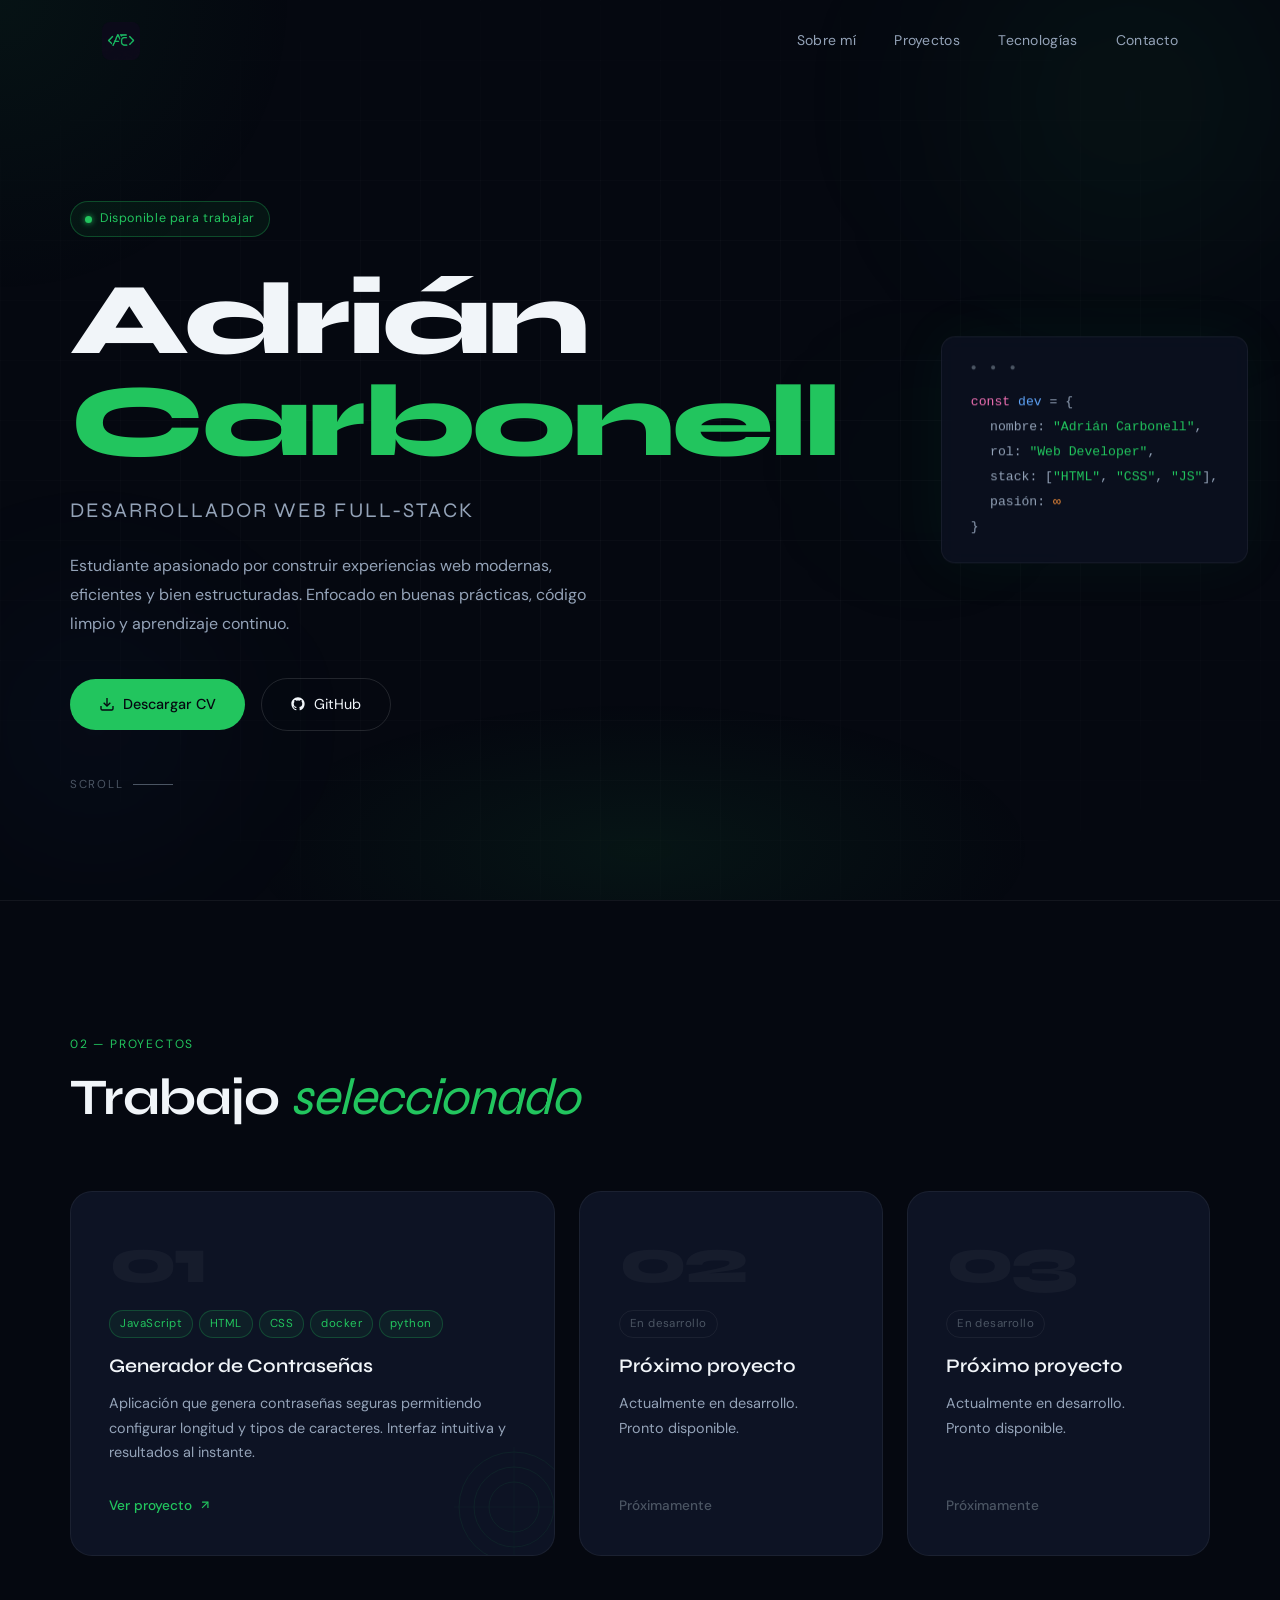
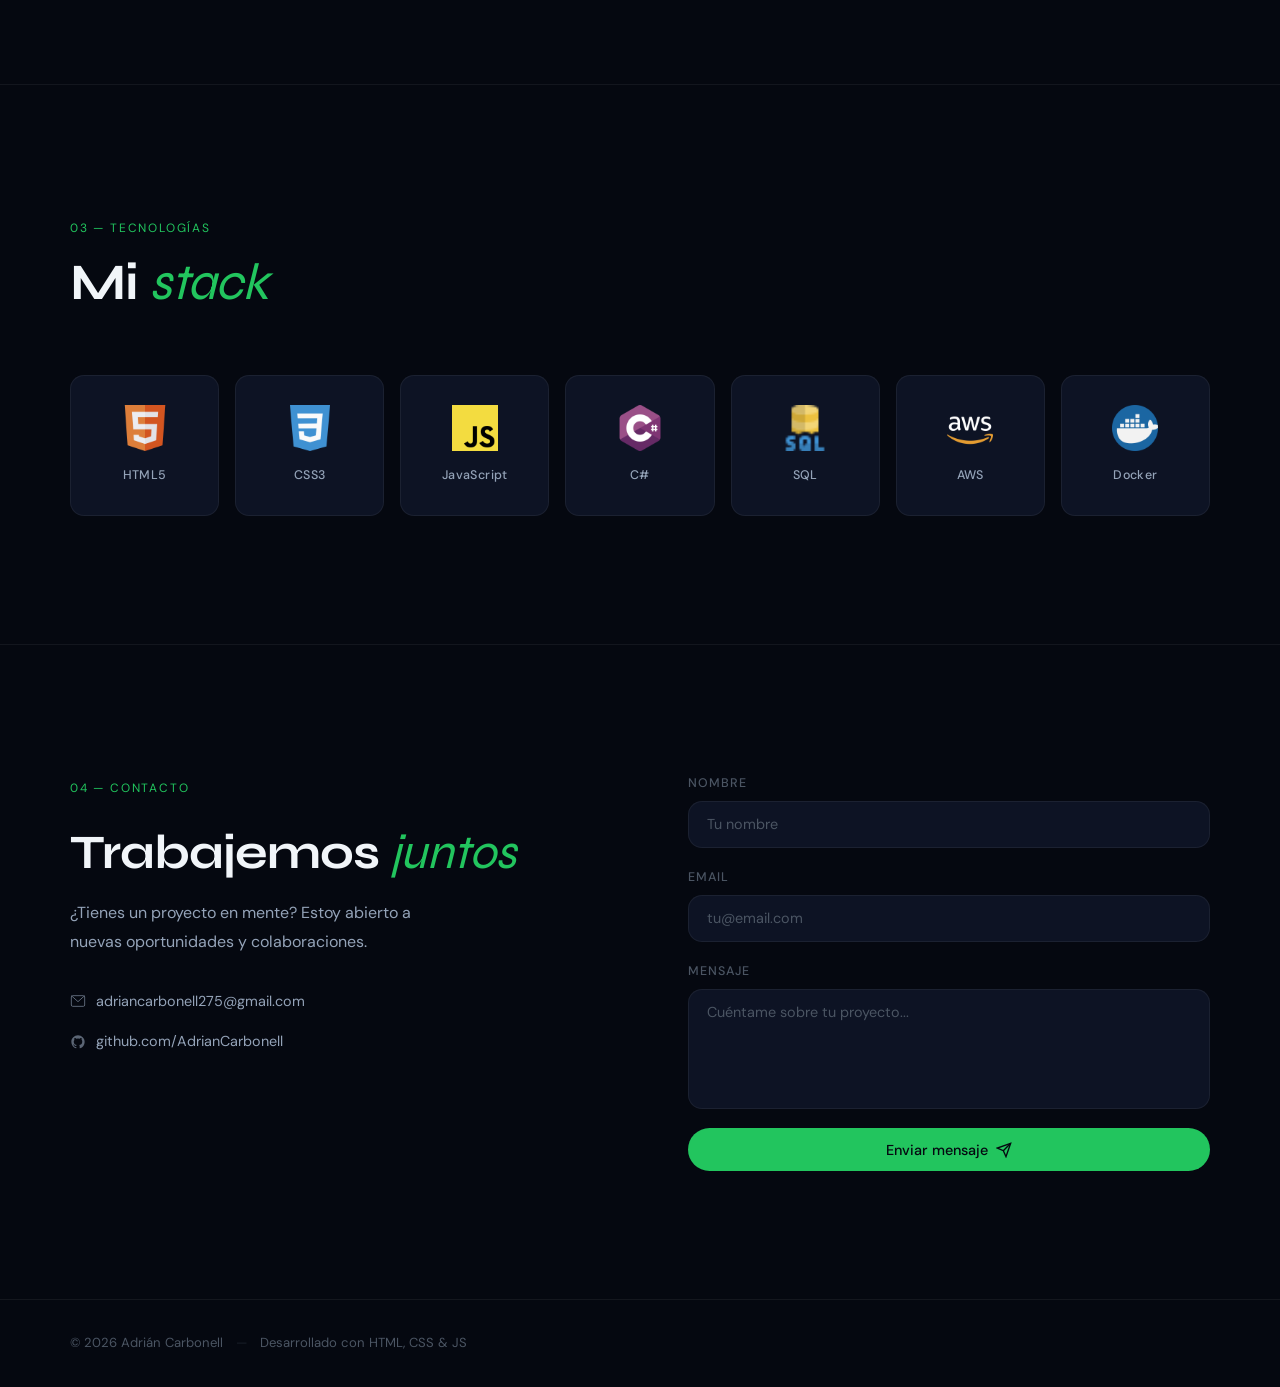
==== commit 9be38ff5: "Portafolio actualizado" ====
--- a/Portafolio/index.html
+++ b/Portafolio/index.html
@@ -1,255 +1,288 @@
 <!DOCTYPE html>
 <html lang="es">
+
 <head>
     <meta charset="UTF-8">
     <meta name="viewport" content="width=device-width, initial-scale=1.0">
     <title>Adrián Carbonell — Desarrollador Web</title>
     <link rel="preconnect" href="https://fonts.googleapis.com">
     <link rel="preconnect" href="https://fonts.gstatic.com" crossorigin>
-    <link href="https://fonts.googleapis.com/css2?family=Syne:wght@400;600;700;800&family=DM+Sans:ital,opsz,wght@0,9..40,300;0,9..40,400;0,9..40,500;1,9..40,300&display=swap" rel="stylesheet">
+    <link
+        href="https://fonts.googleapis.com/css2?family=Syne:wght@400;600;700;800&family=DM+Sans:ital,opsz,wght@0,9..40,300;0,9..40,400;0,9..40,500;1,9..40,300&display=swap"
+        rel="stylesheet">
     <link rel="stylesheet" href="estilo.css">
 </head>
+
 <body>
 
-<!-- ░░ CURSOR GLOW ░░ -->
-<div class="cursor-glow" id="cursorGlow"></div>
-
-<!-- ░░ NAVBAR ░░ -->
-<header class="navbar" id="navbar">
-    <div class="nav-container">
-        <a href="#" class="nav-logo">
-            <img src="img/logo.png" alt="AC">
-        </a>
-        <nav class="nav-links" id="navMenu">
-            <a href="#sobre-mi">Sobre mí</a>
-            <a href="#proyectos">Proyectos</a>
-            <a href="#tecnologias">Tecnologías</a>
-            <a href="#contacto">Contacto</a>
-        </nav>
-        <button class="hamburger" id="menuToggle" aria-label="Menú">
-            <span></span><span></span><span></span>
-        </button>
+    <!-- ░░ CURSOR GLOW ░░ -->
+    <div class="cursor-glow" id="cursorGlow"></div>
+
+    <!-- ░░ NAVBAR ░░ -->
+    <header class="navbar" id="navbar">
+        <div class="nav-container">
+            <a href="#" class="nav-logo">
+                <img src="img/logo.png" alt="AC">
+            </a>
+            <nav class="nav-links" id="navMenu">
+                <a href="#sobre-mi">Sobre mí</a>
+                <a href="#proyectos">Proyectos</a>
+                <a href="#tecnologias">Tecnologías</a>
+                <a href="#contacto">Contacto</a>
+            </nav>
+            <button class="hamburger" id="menuToggle" aria-label="Menú">
+                <span></span><span></span><span></span>
+            </button>
+        </div>
+    </header>
+
+    <!-- ░░ HERO ░░ -->
+    <section id="sobre-mi" class="hero">
+
+        <!-- Decorative grid -->
+        <div class="hero-grid-bg" aria-hidden="true">
+            <div class="grid-lines"></div>
+            <div class="grid-glow"></div>
+        </div>
+
+        <!-- Floating orbs -->
+        <div class="orb orb-1" aria-hidden="true"></div>
+        <div class="orb orb-2" aria-hidden="true"></div>
+        <div class="orb orb-3" aria-hidden="true"></div>
+
+        <div class="hero-inner">
+            <div class="hero-badge">
+                <span class="badge-dot"></span>
+                Disponible para trabajar
+            </div>
+
+            <h1 class="hero-title">
+                <span class="line-wrap"><span class="line">Adrián</span></span>
+                <span class="line-wrap"><span class="line accent-line">Carbonell</span></span>
+            </h1>
+
+            <p class="hero-sub">Desarrollador Web Full-Stack</p>
+
+            <p class="hero-desc">
+                Estudiante apasionado por construir experiencias web modernas,
+                eficientes y bien estructuradas. Enfocado en buenas prácticas,
+                código limpio y aprendizaje continuo.
+            </p>
+
+            <div class="hero-actions">
+                <a href="CV_Adrian_Carbonell.pdf" download class="btn-primary">
+                    <svg width="16" height="16" viewBox="0 0 24 24" fill="none" stroke="currentColor" stroke-width="2">
+                        <path d="M21 15v4a2 2 0 01-2 2H5a2 2 0 01-2-2v-4" />
+                        <polyline points="7 10 12 15 17 10" />
+                        <line x1="12" y1="15" x2="12" y2="3" />
+                    </svg>
+                    Descargar CV
+                </a>
+                <a href="https://github.com/AdrianCarbonell" target="_blank" class="btn-ghost">
+                    <svg width="16" height="16" viewBox="0 0 24 24" fill="currentColor">
+                        <path
+                            d="M12 2C6.477 2 2 6.484 2 12.021c0 4.428 2.865 8.184 6.839 9.504.5.092.682-.217.682-.482 0-.237-.009-.868-.013-1.703-2.782.605-3.369-1.342-3.369-1.342-.454-1.154-1.11-1.462-1.11-1.462-.908-.62.069-.608.069-.608 1.003.07 1.531 1.032 1.531 1.032.892 1.53 2.341 1.088 2.91.832.092-.647.35-1.088.636-1.338-2.22-.253-4.555-1.113-4.555-4.951 0-1.093.39-1.988 1.029-2.688-.103-.253-.446-1.272.098-2.65 0 0 .84-.27 2.75 1.026A9.564 9.564 0 0112 6.844a9.59 9.59 0 012.504.337c1.909-1.296 2.747-1.026 2.747-1.026.546 1.378.202 2.397.1 2.65.64.7 1.028 1.595 1.028 2.688 0 3.848-2.339 4.695-4.566 4.943.359.309.678.92.678 1.855 0 1.338-.012 2.419-.012 2.747 0 .268.18.58.688.482C19.138 20.2 22 16.447 22 12.021 22 6.484 17.522 2 12 2z" />
+                    </svg>
+                    GitHub
+                </a>
+            </div>
+
+            <!-- Scroll indicator -->
+            <div class="scroll-hint" aria-hidden="true">
+                <span>scroll</span>
+                <div class="scroll-line"></div>
+            </div>
+        </div>
+
+        <!-- Decorative code snippet -->
+        <div class="hero-code-deco" aria-hidden="true">
+            <div class="code-line"><span class="kw">const</span> <span class="va">dev</span> = {</div>
+            <div class="code-line pad"><span class="key">nombre</span>: <span class="str">"Adrián Carbonell"</span>,
+            </div>
+            <div class="code-line pad"><span class="key">rol</span>: <span class="str">"Web Developer"</span>,</div>
+            <div class="code-line pad"><span class="key">stack</span>: [<span class="str">"HTML"</span>, <span
+                    class="str">"CSS"</span>, <span class="str">"JS"</span>],</div>
+            <div class="code-line pad"><span class="key">pasión</span>: <span class="num">∞</span></div>
+            <div class="code-line">}</div>
+        </div>
+
+    </section>
+
+    <!-- ░░ PROYECTOS ░░ -->
+    <section id="proyectos" class="section projects-section">
+        <div class="section-inner">
+            <div class="section-header">
+                <span class="section-tag">02 — proyectos</span>
+                <h2>Trabajo <em>seleccionado</em></h2>
+            </div>
+
+            <div class="projects-grid">
+                <article class="project-card featured">
+                    <div class="project-number">01</div>
+                    <div class="project-content">
+                        <div class="project-tags">
+                            <span>JavaScript</span><span>HTML</span><span>CSS</span><span>docker</span><span>python</span>
+                        </div>
+                        <h3>Generador de Contraseñas</h3>
+                        <p>Aplicación que genera contraseñas seguras permitiendo configurar longitud y tipos de
+                            caracteres. Interfaz intuitiva y resultados al instante.</p>
+                        <a href="https://github.com/AdrianCarbonell/generador-contrase-as.git" target="_blank"
+                            class="project-link">
+                            Ver proyecto
+                            <svg width="14" height="14" viewBox="0 0 24 24" fill="none" stroke="currentColor"
+                                stroke-width="2">
+                                <line x1="7" y1="17" x2="17" y2="7" />
+                                <polyline points="7 7 17 7 17 17" />
+                            </svg>
+                        </a>
+                    </div>
+                    <div class="project-deco">
+                        <svg width="120" height="120" viewBox="0 0 120 120" fill="none" opacity="0.08">
+                            <circle cx="60" cy="60" r="55" stroke="#22c55e" stroke-width="1" />
+                            <circle cx="60" cy="60" r="40" stroke="#22c55e" stroke-width="1" />
+                            <circle cx="60" cy="60" r="25" stroke="#22c55e" stroke-width="1" />
+                            <line x1="0" y1="60" x2="120" y2="60" stroke="#22c55e" stroke-width="0.5" />
+                            <line x1="60" y1="0" x2="60" y2="120" stroke="#22c55e" stroke-width="0.5" />
+                        </svg>
+                    </div>
+                </article>
+
+                <article class="project-card coming">
+                    <div class="project-number">02</div>
+                    <div class="project-content">
+                        <div class="project-tags"><span>En desarrollo</span></div>
+                        <h3>Próximo proyecto</h3>
+                        <p>Actualmente en desarrollo. Pronto disponible.</p>
+                        <span class="project-link muted">Próximamente</span>
+                    </div>
+                </article>
+
+                <article class="project-card coming">
+                    <div class="project-number">03</div>
+                    <div class="project-content">
+                        <div class="project-tags"><span>En desarrollo</span></div>
+                        <h3>Próximo proyecto</h3>
+                        <p>Actualmente en desarrollo. Pronto disponible.</p>
+                        <span class="project-link muted">Próximamente</span>
+                    </div>
+                </article>
+            </div>
+        </div>
+    </section>
+
+    <!-- ░░ TECNOLOGÍAS ░░ -->
+    <section id="tecnologias" class="section tech-section">
+        <div class="section-inner">
+            <div class="section-header">
+                <span class="section-tag">03 — tecnologías</span>
+                <h2>Mi <em>stack</em></h2>
+            </div>
+
+            <div class="tech-grid">
+                <div class="tech-item">
+                    <div class="tech-icon"><img src="img/html.png" alt="HTML5"></div>
+                    <span>HTML5</span>
+                </div>
+                <div class="tech-item">
+                    <div class="tech-icon"><img src="img/css.png" alt="CSS3"></div>
+                    <span>CSS3</span>
+                </div>
+                <div class="tech-item">
+                    <div class="tech-icon"><img src="img/javascript.png" alt="JavaScript"></div>
+                    <span>JavaScript</span>
+                </div>
+                <div class="tech-item">
+                    <div class="tech-icon"><img src="img/csharp.png" alt="C#"></div>
+                    <span>C#</span>
+                </div>
+                <div class="tech-item">
+                    <div class="tech-icon"><img src="img/sql.png" alt="SQL"></div>
+                    <span>SQL</span>
+                </div>
+                <div class="tech-item">
+                    <div class="tech-icon"><img src="img/aws-color.png" alt="AWS"></div>
+                    <span>AWS</span>
+                </div>
+                <div class="tech-item">
+                    <div class="tech-icon"><img src="img/docker.png" alt="Docker"></div>
+                    <span>Docker</span>
+                </div>
+            </div>
+        </div>
+    </section>
+
+    <!-- ░░ CONTACTO ░░ -->
+    <section id="contacto" class="section contact-section">
+        <div class="section-inner">
+            <div class="contact-grid">
+                <div class="contact-left">
+                    <span class="section-tag">04 — contacto</span>
+                    <h2>Trabajemos <em>juntos</em></h2>
+                    <p>¿Tienes un proyecto en mente? Estoy abierto a nuevas oportunidades y colaboraciones.</p>
+                    <div class="contact-info">
+                        <a href="mailto:adriancarbonell275@gmail.com" class="contact-detail">
+                            <svg width="16" height="16" viewBox="0 0 24 24" fill="none" stroke="currentColor"
+                                stroke-width="1.5">
+                                <rect x="2" y="4" width="20" height="16" rx="2" />
+                                <polyline points="2,4 12,13 22,4" />
+                            </svg>
+                            adriancarbonell275@gmail.com
+                        </a>
+                        <a href="https://github.com/AdrianCarbonell" target="_blank" class="contact-detail">
+                            <svg width="16" height="16" viewBox="0 0 24 24" fill="currentColor">
+                                <path
+                                    d="M12 2C6.477 2 2 6.484 2 12.021c0 4.428 2.865 8.184 6.839 9.504.5.092.682-.217.682-.482 0-.237-.009-.868-.013-1.703-2.782.605-3.369-1.342-3.369-1.342-.454-1.154-1.11-1.462-1.11-1.462-.908-.62.069-.608.069-.608 1.003.07 1.531 1.032 1.531 1.032.892 1.53 2.341 1.088 2.91.832.092-.647.35-1.088.636-1.338-2.22-.253-4.555-1.113-4.555-4.951 0-1.093.39-1.988 1.029-2.688-.103-.253-.446-1.272.098-2.65 0 0 .84-.27 2.75 1.026A9.564 9.564 0 0112 6.844a9.59 9.59 0 012.504.337c1.909-1.296 2.747-1.026 2.747-1.026.546 1.378.202 2.397.1 2.65.64.7 1.028 1.595 1.028 2.688 0 3.848-2.339 4.695-4.566 4.943.359.309.678.92.678 1.855 0 1.338-.012 2.419-.012 2.747 0 .268.18.58.688.482C19.138 20.2 22 16.447 22 12.021 22 6.484 17.522 2 12 2z" />
+                            </svg>
+                            github.com/AdrianCarbonell
+                        </a>
+                    </div>
+                </div>
+                <div class="contact-right">
+                    <form id="contactForm">
+                        <div class="form-group">
+                            <label>Nombre</label>
+                            <input type="text" placeholder="Tu nombre" required>
+                        </div>
+                        <div class="form-group">
+                            <label>Email</label>
+                            <input type="email" placeholder="tu@email.com" required>
+                        </div>
+                        <div class="form-group">
+                            <label>Mensaje</label>
+                            <textarea placeholder="Cuéntame sobre tu proyecto..." required></textarea>
+                        </div>
+                        <button type="submit" class="btn-primary full">
+                            Enviar mensaje
+                            <svg width="16" height="16" viewBox="0 0 24 24" fill="none" stroke="currentColor"
+                                stroke-width="2">
+                                <line x1="22" y1="2" x2="11" y2="13" />
+                                <polygon points="22 2 15 22 11 13 2 9 22 2" />
+                            </svg>
+                        </button>
+                    </form>
+                </div>
+            </div>
+        </div>
+    </section>
+
+    <!-- ░░ FOOTER ░░ -->
+    <footer class="footer">
+        <div class="footer-inner">
+            <span>© 2026 Adrián Carbonell</span>
+            <span class="footer-sep">—</span>
+            <span>Desarrollado con HTML, CSS & JS</span>
+        </div>
+    </footer>
+
+    <!-- Toast -->
+    <div class="toast" id="toast">
+        <svg width="16" height="16" viewBox="0 0 24 24" fill="none" stroke="currentColor" stroke-width="2">
+            <polyline points="20 6 9 17 4 12" />
+        </svg>
+        Mensaje enviado con éxito
     </div>
-</header>
-
-<!-- ░░ HERO ░░ -->
-<section id="sobre-mi" class="hero">
-
-    <!-- Decorative grid -->
-    <div class="hero-grid-bg" aria-hidden="true">
-        <div class="grid-lines"></div>
-        <div class="grid-glow"></div>
-    </div>
-
-    <!-- Floating orbs -->
-    <div class="orb orb-1" aria-hidden="true"></div>
-    <div class="orb orb-2" aria-hidden="true"></div>
-    <div class="orb orb-3" aria-hidden="true"></div>
-
-    <div class="hero-inner">
-        <div class="hero-badge">
-            <span class="badge-dot"></span>
-            Disponible para trabajar
-        </div>
-
-        <h1 class="hero-title">
-            <span class="line-wrap"><span class="line">Adrián</span></span>
-            <span class="line-wrap"><span class="line accent-line">Carbonell</span></span>
-        </h1>
-
-        <p class="hero-sub">Desarrollador Web Full-Stack</p>
-
-        <p class="hero-desc">
-            Estudiante apasionado por construir experiencias web modernas,
-            eficientes y bien estructuradas. Enfocado en buenas prácticas,
-            código limpio y aprendizaje continuo.
-        </p>
-
-        <div class="hero-actions">
-            <a href="CV Adrián Carbonell.pdf" download class="btn-primary">
-                <svg width="16" height="16" viewBox="0 0 24 24" fill="none" stroke="currentColor" stroke-width="2"><path d="M21 15v4a2 2 0 01-2 2H5a2 2 0 01-2-2v-4"/><polyline points="7 10 12 15 17 10"/><line x1="12" y1="15" x2="12" y2="3"/></svg>
-                Descargar CV
-            </a>
-            <a href="https://github.com/AdrianCarbonell" target="_blank" class="btn-ghost">
-                <svg width="16" height="16" viewBox="0 0 24 24" fill="currentColor"><path d="M12 2C6.477 2 2 6.484 2 12.021c0 4.428 2.865 8.184 6.839 9.504.5.092.682-.217.682-.482 0-.237-.009-.868-.013-1.703-2.782.605-3.369-1.342-3.369-1.342-.454-1.154-1.11-1.462-1.11-1.462-.908-.62.069-.608.069-.608 1.003.07 1.531 1.032 1.531 1.032.892 1.53 2.341 1.088 2.91.832.092-.647.35-1.088.636-1.338-2.22-.253-4.555-1.113-4.555-4.951 0-1.093.39-1.988 1.029-2.688-.103-.253-.446-1.272.098-2.65 0 0 .84-.27 2.75 1.026A9.564 9.564 0 0112 6.844a9.59 9.59 0 012.504.337c1.909-1.296 2.747-1.026 2.747-1.026.546 1.378.202 2.397.1 2.65.64.7 1.028 1.595 1.028 2.688 0 3.848-2.339 4.695-4.566 4.943.359.309.678.92.678 1.855 0 1.338-.012 2.419-.012 2.747 0 .268.18.58.688.482C19.138 20.2 22 16.447 22 12.021 22 6.484 17.522 2 12 2z"/></svg>
-                GitHub
-            </a>
-        </div>
-
-        <!-- Scroll indicator -->
-        <div class="scroll-hint" aria-hidden="true">
-            <span>scroll</span>
-            <div class="scroll-line"></div>
-        </div>
-    </div>
-
-    <!-- Decorative code snippet -->
-    <div class="hero-code-deco" aria-hidden="true">
-        <div class="code-line"><span class="kw">const</span> <span class="va">dev</span> = {</div>
-        <div class="code-line pad"><span class="key">nombre</span>: <span class="str">"Adrián Carbonell"</span>,</div>
-        <div class="code-line pad"><span class="key">rol</span>: <span class="str">"Web Developer"</span>,</div>
-        <div class="code-line pad"><span class="key">stack</span>: [<span class="str">"HTML"</span>, <span class="str">"CSS"</span>, <span class="str">"JS"</span>],</div>
-        <div class="code-line pad"><span class="key">pasión</span>: <span class="num">∞</span></div>
-        <div class="code-line">}</div>
-    </div>
-
-</section>
-
-<!-- ░░ PROYECTOS ░░ -->
-<section id="proyectos" class="section projects-section">
-    <div class="section-inner">
-        <div class="section-header">
-            <span class="section-tag">02 — proyectos</span>
-            <h2>Trabajo <em>seleccionado</em></h2>
-        </div>
-
-        <div class="projects-grid">
-            <article class="project-card featured">
-                <div class="project-number">01</div>
-                <div class="project-content">
-                    <div class="project-tags">
-                        <span>JavaScript</span><span>HTML</span><span>CSS</span>
-                    </div>
-                    <h3>Generador de Contraseñas</h3>
-                    <p>Aplicación que genera contraseñas seguras permitiendo configurar longitud y tipos de caracteres. Interfaz intuitiva y resultados al instante.</p>
-                    <a href="https://github.com/" target="_blank" class="project-link">
-                        Ver proyecto
-                        <svg width="14" height="14" viewBox="0 0 24 24" fill="none" stroke="currentColor" stroke-width="2"><line x1="7" y1="17" x2="17" y2="7"/><polyline points="7 7 17 7 17 17"/></svg>
-                    </a>
-                </div>
-                <div class="project-deco">
-                    <svg width="120" height="120" viewBox="0 0 120 120" fill="none" opacity="0.08">
-                        <circle cx="60" cy="60" r="55" stroke="#22c55e" stroke-width="1"/>
-                        <circle cx="60" cy="60" r="40" stroke="#22c55e" stroke-width="1"/>
-                        <circle cx="60" cy="60" r="25" stroke="#22c55e" stroke-width="1"/>
-                        <line x1="0" y1="60" x2="120" y2="60" stroke="#22c55e" stroke-width="0.5"/>
-                        <line x1="60" y1="0" x2="60" y2="120" stroke="#22c55e" stroke-width="0.5"/>
-                    </svg>
-                </div>
-            </article>
-
-            <article class="project-card coming">
-                <div class="project-number">02</div>
-                <div class="project-content">
-                    <div class="project-tags"><span>En desarrollo</span></div>
-                    <h3>Próximo proyecto</h3>
-                    <p>Actualmente en desarrollo. Pronto disponible.</p>
-                    <span class="project-link muted">Próximamente</span>
-                </div>
-            </article>
-
-            <article class="project-card coming">
-                <div class="project-number">03</div>
-                <div class="project-content">
-                    <div class="project-tags"><span>En desarrollo</span></div>
-                    <h3>Próximo proyecto</h3>
-                    <p>Actualmente en desarrollo. Pronto disponible.</p>
-                    <span class="project-link muted">Próximamente</span>
-                </div>
-            </article>
-        </div>
-    </div>
-</section>
-
-<!-- ░░ TECNOLOGÍAS ░░ -->
-<section id="tecnologias" class="section tech-section">
-    <div class="section-inner">
-        <div class="section-header">
-            <span class="section-tag">03 — tecnologías</span>
-            <h2>Mi <em>stack</em></h2>
-        </div>
-
-        <div class="tech-grid">
-            <div class="tech-item">
-                <div class="tech-icon"><img src="img/html.png" alt="HTML5"></div>
-                <span>HTML5</span>
-            </div>
-            <div class="tech-item">
-                <div class="tech-icon"><img src="img/css.png" alt="CSS3"></div>
-                <span>CSS3</span>
-            </div>
-            <div class="tech-item">
-                <div class="tech-icon"><img src="img/javascript.png" alt="JavaScript"></div>
-                <span>JavaScript</span>
-            </div>
-            <div class="tech-item">
-                <div class="tech-icon"><img src="img/csharp.png" alt="C#"></div>
-                <span>C#</span>
-            </div>
-            <div class="tech-item">
-                <div class="tech-icon"><img src="img/sql.png" alt="SQL"></div>
-                <span>SQL</span>
-            </div>
-            <div class="tech-item">
-                <div class="tech-icon"><img src="img/aws-color.png" alt="AWS"></div>
-                <span>AWS</span>
-            </div>
-            <div class="tech-item">
-                <div class="tech-icon"><img src="img/docker.png" alt="Docker"></div>
-                <span>Docker</span>
-            </div>
-        </div>
-    </div>
-</section>
-
-<!-- ░░ CONTACTO ░░ -->
-<section id="contacto" class="section contact-section">
-    <div class="section-inner">
-        <div class="contact-grid">
-            <div class="contact-left">
-                <span class="section-tag">04 — contacto</span>
-                <h2>Trabajemos <em>juntos</em></h2>
-                <p>¿Tienes un proyecto en mente? Estoy abierto a nuevas oportunidades y colaboraciones.</p>
-                <div class="contact-info">
-                    <a href="mailto:adriancarbonell275@gmail.com" class="contact-detail">
-                        <svg width="16" height="16" viewBox="0 0 24 24" fill="none" stroke="currentColor" stroke-width="1.5"><rect x="2" y="4" width="20" height="16" rx="2"/><polyline points="2,4 12,13 22,4"/></svg>
-                        adriancarbonell275@gmail.com
-                    </a>
-                    <a href="https://github.com/AdrianCarbonell" target="_blank" class="contact-detail">
-                        <svg width="16" height="16" viewBox="0 0 24 24" fill="currentColor"><path d="M12 2C6.477 2 2 6.484 2 12.021c0 4.428 2.865 8.184 6.839 9.504.5.092.682-.217.682-.482 0-.237-.009-.868-.013-1.703-2.782.605-3.369-1.342-3.369-1.342-.454-1.154-1.11-1.462-1.11-1.462-.908-.62.069-.608.069-.608 1.003.07 1.531 1.032 1.531 1.032.892 1.53 2.341 1.088 2.91.832.092-.647.35-1.088.636-1.338-2.22-.253-4.555-1.113-4.555-4.951 0-1.093.39-1.988 1.029-2.688-.103-.253-.446-1.272.098-2.65 0 0 .84-.27 2.75 1.026A9.564 9.564 0 0112 6.844a9.59 9.59 0 012.504.337c1.909-1.296 2.747-1.026 2.747-1.026.546 1.378.202 2.397.1 2.65.64.7 1.028 1.595 1.028 2.688 0 3.848-2.339 4.695-4.566 4.943.359.309.678.92.678 1.855 0 1.338-.012 2.419-.012 2.747 0 .268.18.58.688.482C19.138 20.2 22 16.447 22 12.021 22 6.484 17.522 2 12 2z"/></svg>
-                        github.com/AdrianCarbonell
-                    </a>
-                </div>
-            </div>
-            <div class="contact-right">
-                <form id="contactForm">
-                    <div class="form-group">
-                        <label>Nombre</label>
-                        <input type="text" placeholder="Tu nombre" required>
-                    </div>
-                    <div class="form-group">
-                        <label>Email</label>
-                        <input type="email" placeholder="tu@email.com" required>
-                    </div>
-                    <div class="form-group">
-                        <label>Mensaje</label>
-                        <textarea placeholder="Cuéntame sobre tu proyecto..." required></textarea>
-                    </div>
-                    <button type="submit" class="btn-primary full">
-                        Enviar mensaje
-                        <svg width="16" height="16" viewBox="0 0 24 24" fill="none" stroke="currentColor" stroke-width="2"><line x1="22" y1="2" x2="11" y2="13"/><polygon points="22 2 15 22 11 13 2 9 22 2"/></svg>
-                    </button>
-                </form>
-            </div>
-        </div>
-    </div>
-</section>
-
-<!-- ░░ FOOTER ░░ -->
-<footer class="footer">
-    <div class="footer-inner">
-        <span>© 2026 Adrián Carbonell</span>
-        <span class="footer-sep">—</span>
-        <span>Desarrollado con HTML, CSS & JS</span>
-    </div>
-</footer>
-
-<!-- Toast -->
-<div class="toast" id="toast">
-    <svg width="16" height="16" viewBox="0 0 24 24" fill="none" stroke="currentColor" stroke-width="2"><polyline points="20 6 9 17 4 12"/></svg>
-    Mensaje enviado con éxito
-</div>
-
-<script src="script.js"></script>
+
+    <script src="script.js"></script>
 </body>
-</html>
+
+</html>
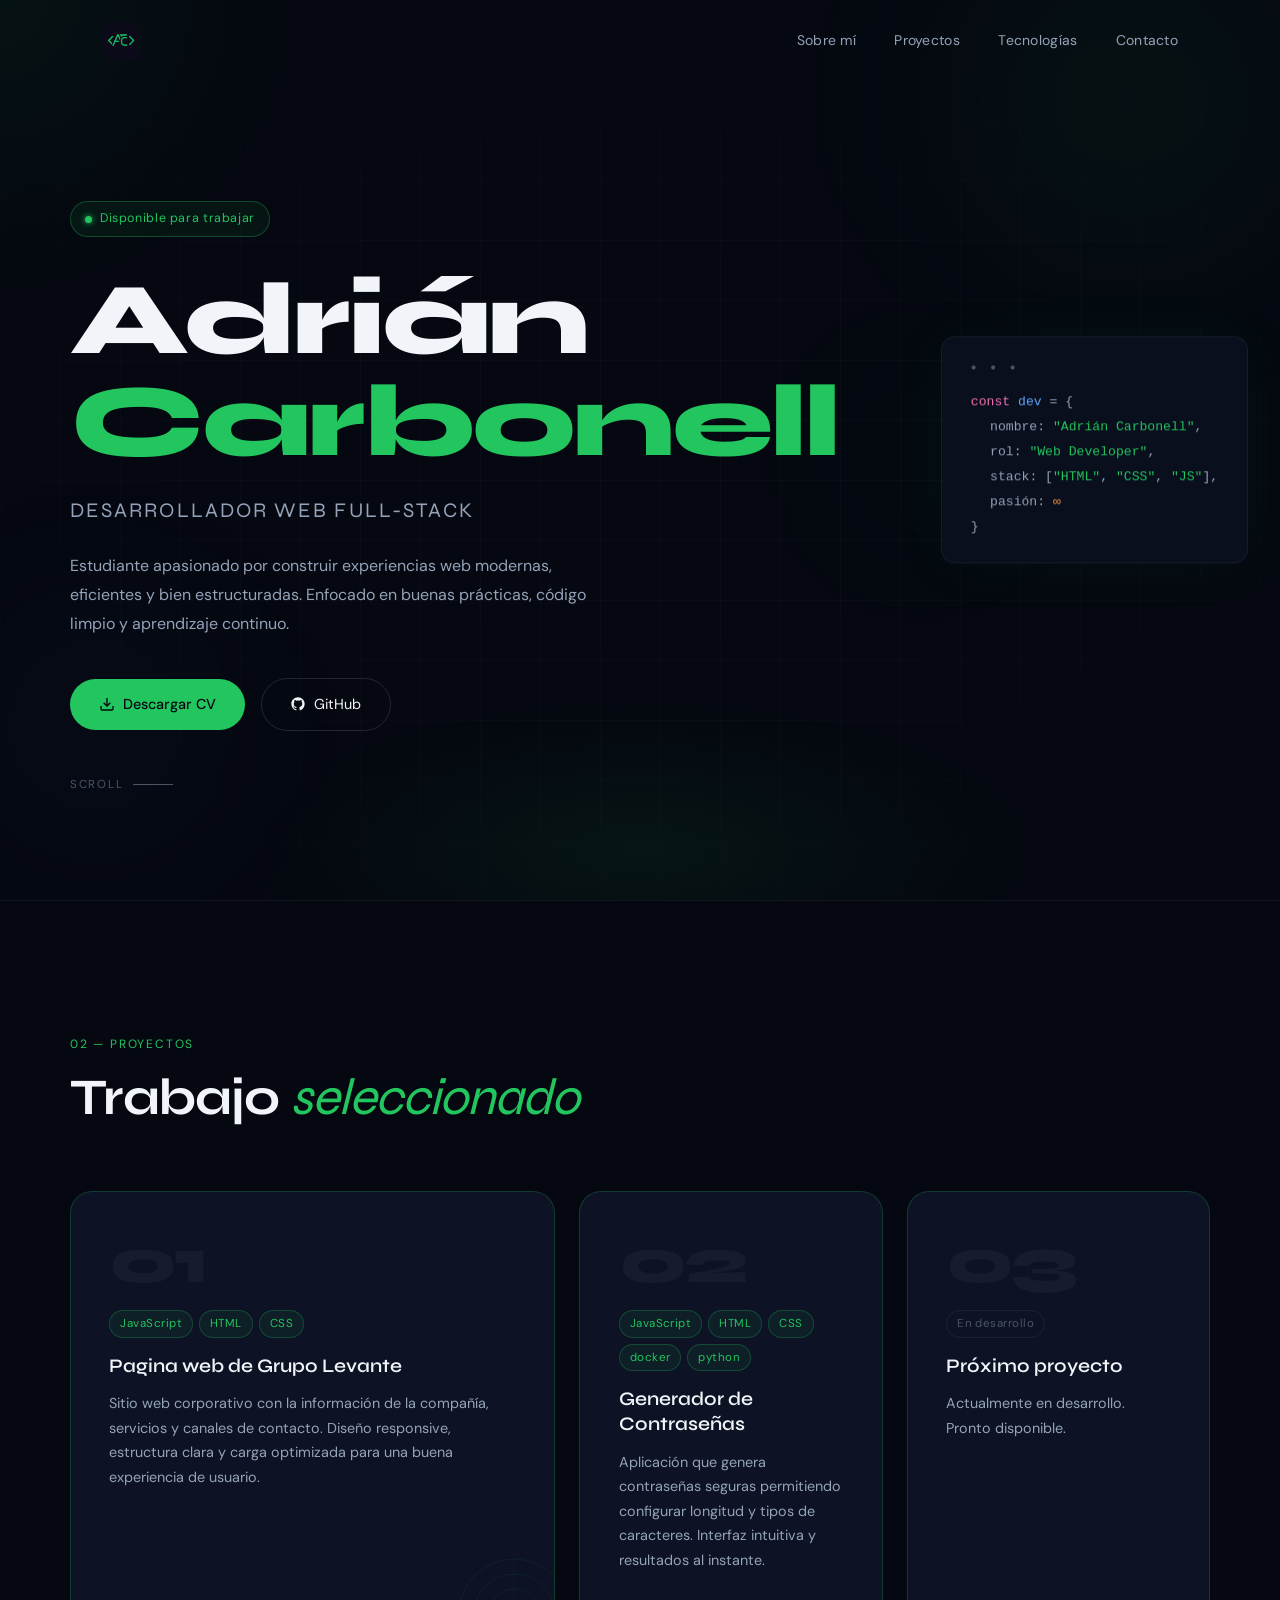
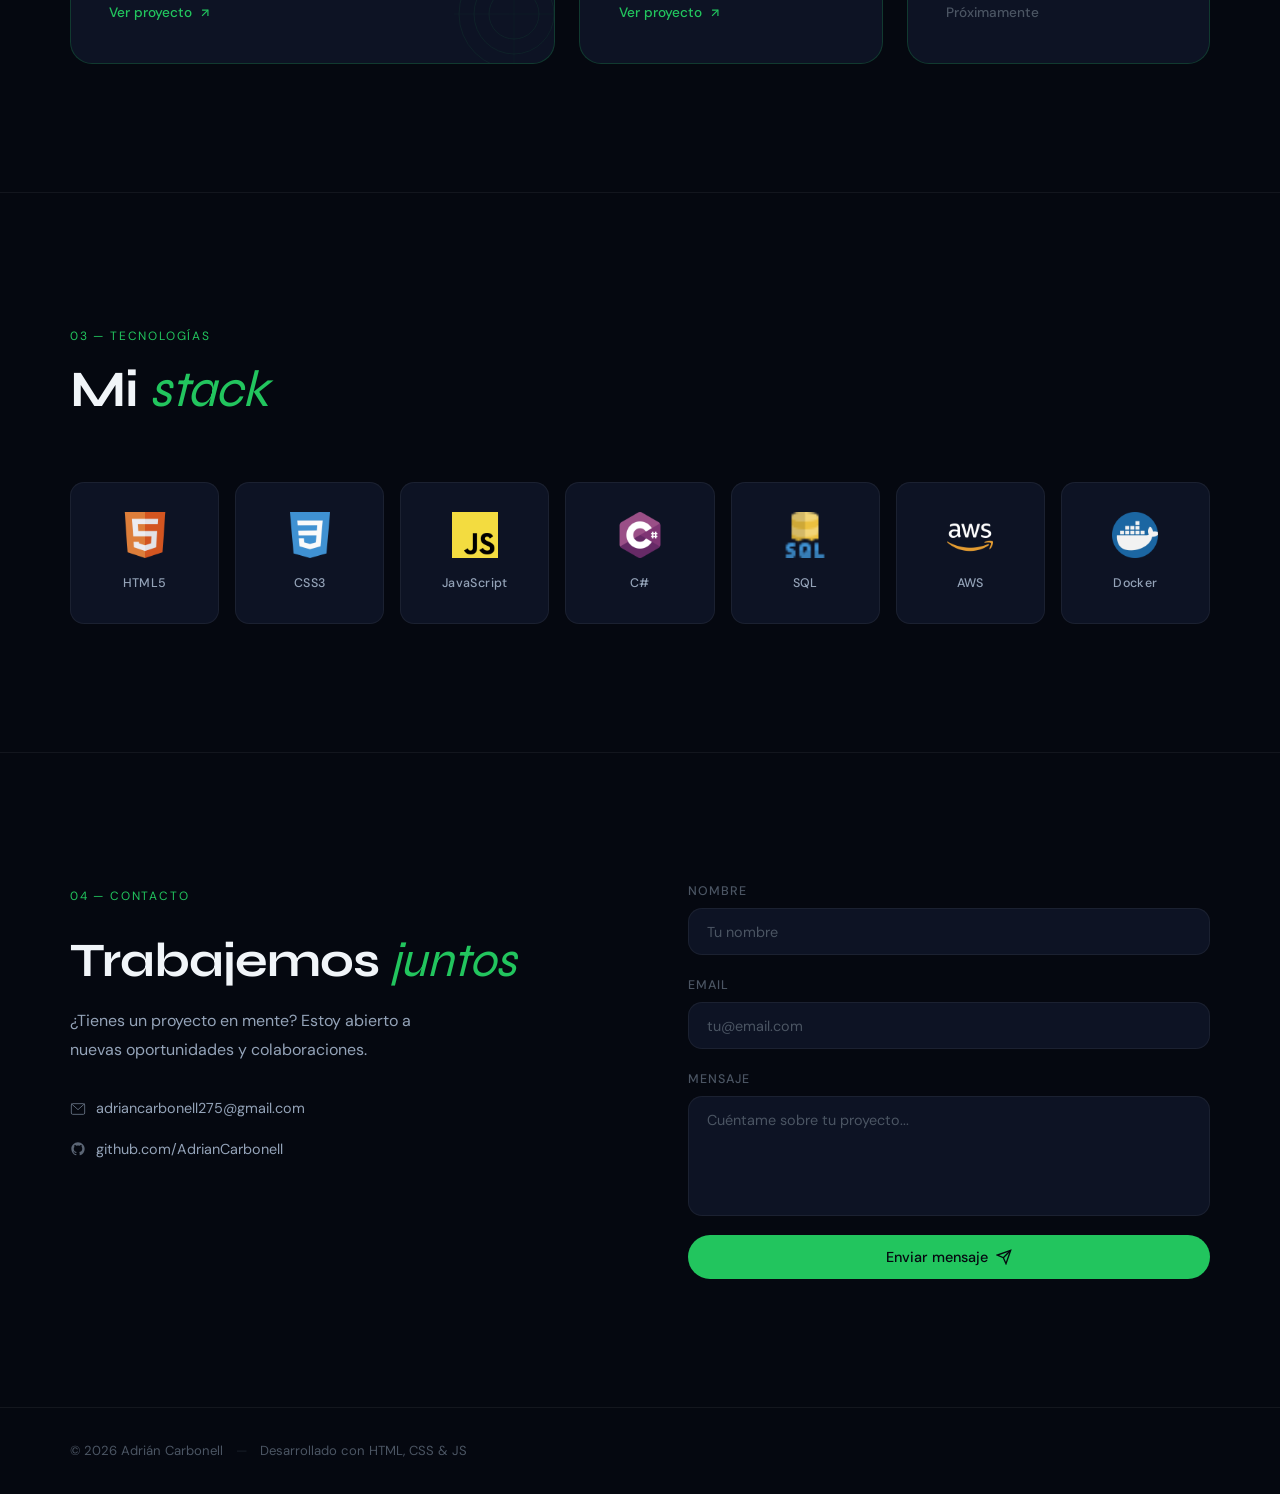
==== commit 41c77f89: "cqmbios" ====
--- a/Portafolio/index.html
+++ b/Portafolio/index.html
@@ -120,6 +120,35 @@
                 <article class="project-card featured">
                     <div class="project-number">01</div>
                     <div class="project-content">
+                        <div class="project-tags"><span>JavaScript</span><span>HTML</span><span>CSS</span></div>
+                        <h3>Pagina web de Grupo Levante</h3>
+                        <p>
+                            Sitio web corporativo con la información de la compañía, servicios y canales de contacto.
+                            Diseño responsive, estructura clara y carga optimizada para una buena experiencia de usuario.
+                        </p>
+                        <a href="https://grupo-levante.com/" target="_blank" class="project-link">
+                            Ver proyecto
+                            <svg width="14" height="14" viewBox="0 0 24 24" fill="none" stroke="currentColor"
+                                stroke-width="2">
+                                <line x1="7" y1="17" x2="17" y2="7" />
+                                <polyline points="7 7 17 7 17 17" />
+                            </svg>
+                        </a>
+                    </div>
+                    <div class="project-deco">
+                        <svg width="120" height="120" viewBox="0 0 120 120" fill="none" opacity="0.08">
+                            <circle cx="60" cy="60" r="55" stroke="#22c55e" stroke-width="1" />
+                            <circle cx="60" cy="60" r="40" stroke="#22c55e" stroke-width="1" />
+                            <circle cx="60" cy="60" r="25" stroke="#22c55e" stroke-width="1" />
+                            <line x1="0" y1="60" x2="120" y2="60" stroke="#22c55e" stroke-width="0.5" />
+                            <line x1="60" y1="0" x2="60" y2="120" stroke="#22c55e" stroke-width="0.5" />
+                        </svg>
+                    </div>
+                </article>
+
+                <article class="project-card">
+                    <div class="project-number">02</div>
+                    <div class="project-content">
                         <div class="project-tags">
                             <span>JavaScript</span><span>HTML</span><span>CSS</span><span>docker</span><span>python</span>
                         </div>
@@ -135,25 +164,6 @@
                                 <polyline points="7 7 17 7 17 17" />
                             </svg>
                         </a>
-                    </div>
-                    <div class="project-deco">
-                        <svg width="120" height="120" viewBox="0 0 120 120" fill="none" opacity="0.08">
-                            <circle cx="60" cy="60" r="55" stroke="#22c55e" stroke-width="1" />
-                            <circle cx="60" cy="60" r="40" stroke="#22c55e" stroke-width="1" />
-                            <circle cx="60" cy="60" r="25" stroke="#22c55e" stroke-width="1" />
-                            <line x1="0" y1="60" x2="120" y2="60" stroke="#22c55e" stroke-width="0.5" />
-                            <line x1="60" y1="0" x2="60" y2="120" stroke="#22c55e" stroke-width="0.5" />
-                        </svg>
-                    </div>
-                </article>
-
-                <article class="project-card coming">
-                    <div class="project-number">02</div>
-                    <div class="project-content">
-                        <div class="project-tags"><span>En desarrollo</span></div>
-                        <h3>Próximo proyecto</h3>
-                        <p>Actualmente en desarrollo. Pronto disponible.</p>
-                        <span class="project-link muted">Próximamente</span>
                     </div>
                 </article>
 
--- a/Portafolio/estilo.css
+++ b/Portafolio/estilo.css
@@ -490,7 +490,7 @@
 
 .project-card {
     background: var(--surface);
-    border: 1px solid var(--border);
+    border: 1px solid rgba(34, 197, 94, 0.22);
     border-radius: var(--radius-lg);
     padding: 2.4rem;
     position: relative;
@@ -501,14 +501,9 @@
 }
 
 .project-card:hover {
-    border-color: var(--border-2);
+    border-color: rgba(34, 197, 94, 0.38);
     transform: translateY(-6px);
-    box-shadow: 0 20px 50px rgba(0,0,0,0.4);
-}
-
-.project-card.featured:hover {
-    border-color: rgba(34,197,94,0.3);
-    box-shadow: 0 20px 50px rgba(34,197,94,0.08);
+    box-shadow: 0 20px 50px rgba(0, 0, 0, 0.35), 0 0 0 1px rgba(34, 197, 94, 0.06);
 }
 
 .project-number {
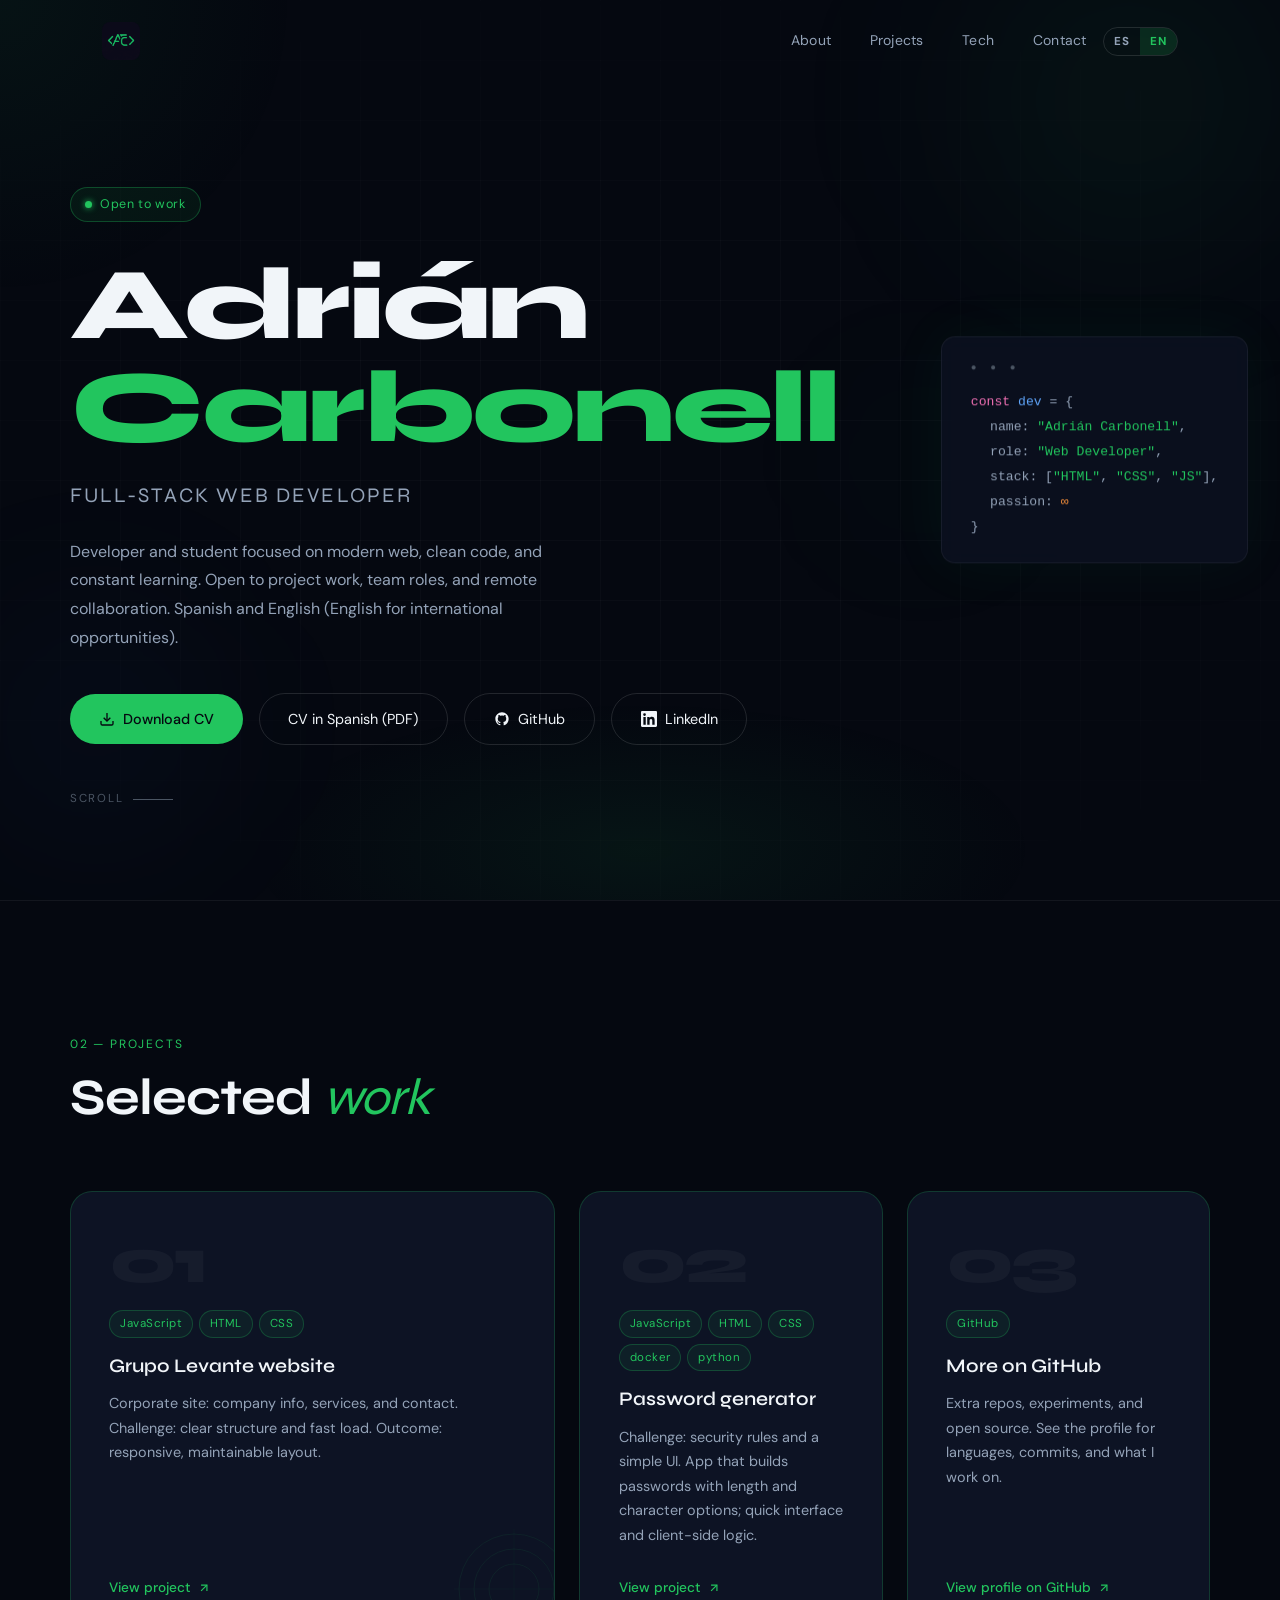
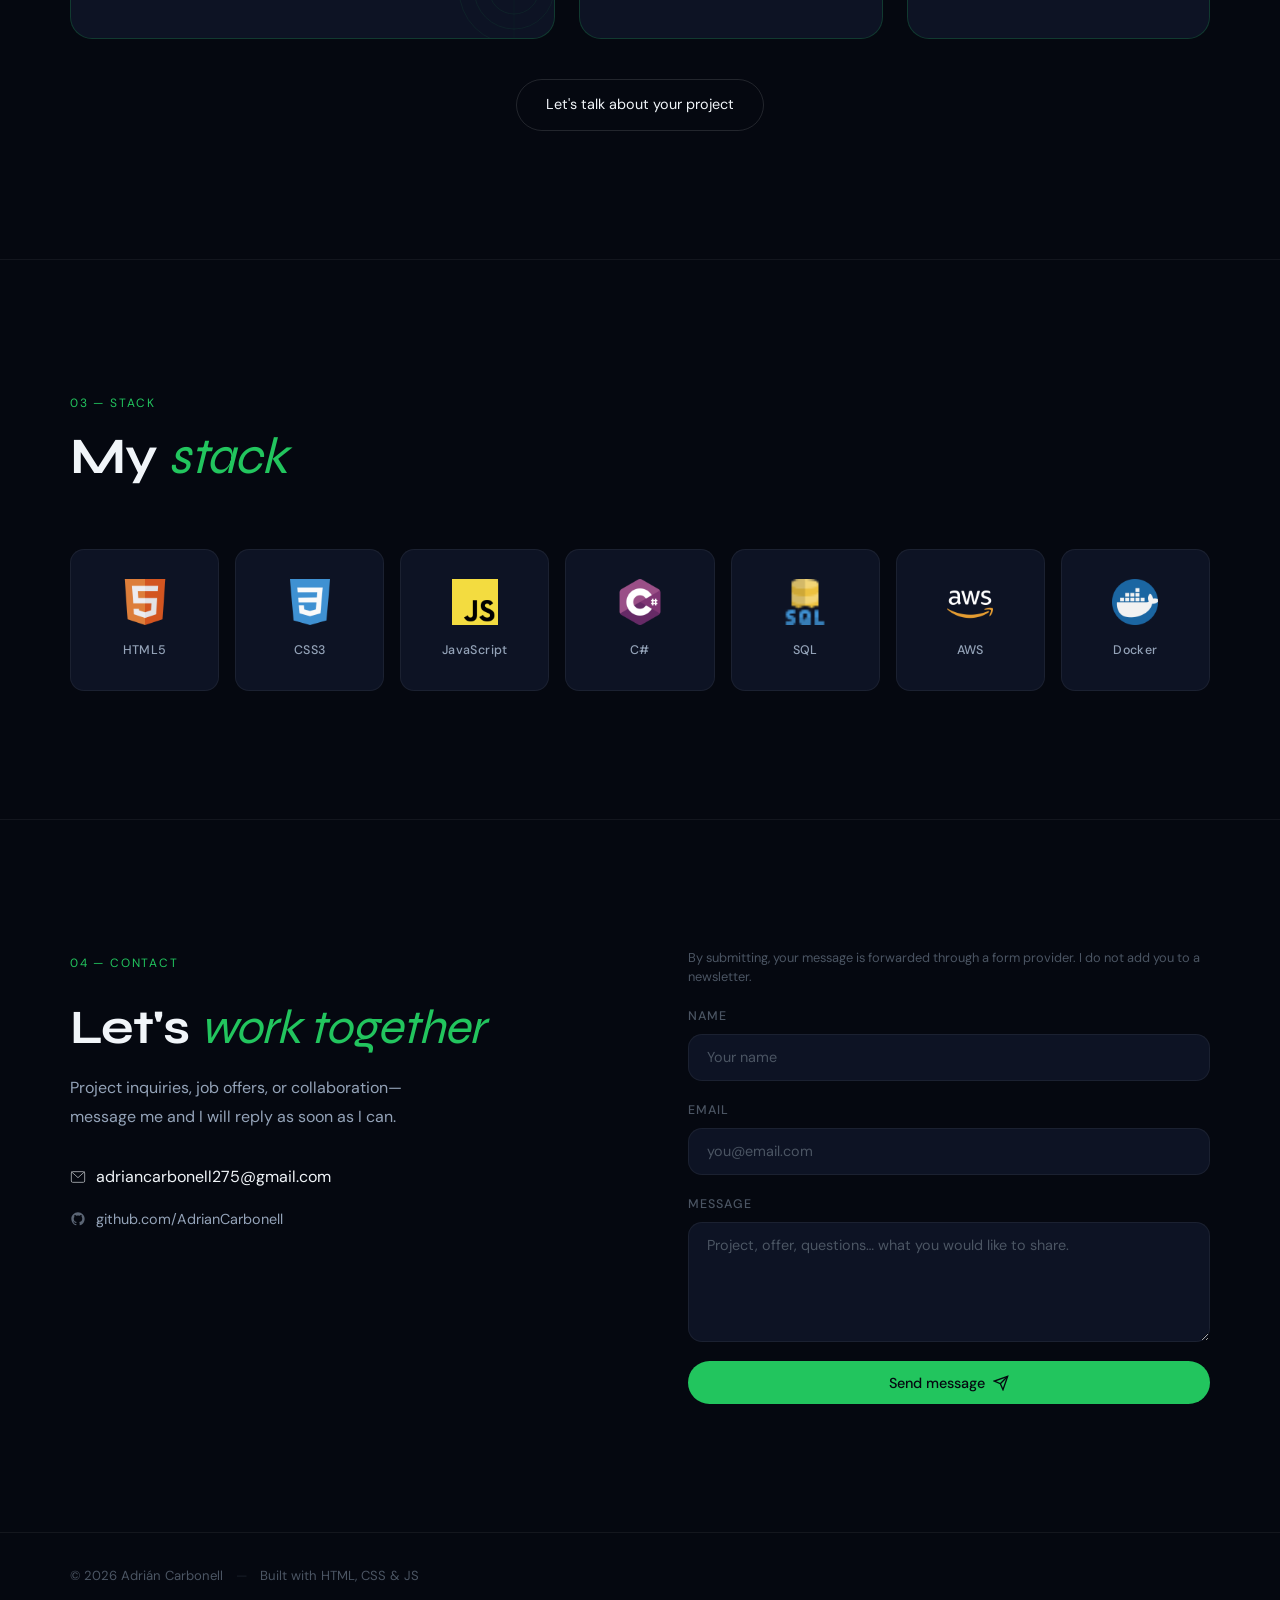
==== commit d60d842a: "boton de traducir" ====
--- a/Portafolio/index.html
+++ b/Portafolio/index.html
@@ -4,7 +4,22 @@
 <head>
     <meta charset="UTF-8">
     <meta name="viewport" content="width=device-width, initial-scale=1.0">
-    <title>Adrián Carbonell — Desarrollador Web</title>
+    <title>Adrián Carbonell — Desarrollador web</title>
+    <meta id="metaDesc" name="description"
+        content="Portafolio de Adrián Carbonell, desarrollador web full stack: proyectos, stack técnico y contacto. Español e inglés.">
+    <meta name="color-scheme" content="dark">
+    <link rel="canonical" id="linkCanonical" href="">
+    <link rel="alternate" hreflang="es" id="linkHreflangEs" href="" />
+    <link rel="alternate" hreflang="en" id="linkHreflangEn" href="" />
+    <link rel="icon" type="image/svg+xml" href="favicon.svg">
+    <meta property="og:type" content="website">
+    <meta property="og:title" id="ogTitle" content="Adrián Carbonell — Desarrollador web">
+    <meta property="og:description" id="ogDesc" content="Portafolio de Adrián Carbonell, desarrollador web full stack.">
+    <meta property="og:locale" id="ogLocale" content="es_ES">
+    <meta property="og:locale:alternate" id="ogLocaleAlt" content="en_US">
+    <meta property="og:image" id="ogImage" content="">
+    <meta name="twitter:card" content="summary">
+    <meta name="twitter:description" id="twitterDesc" content="Portafolio de Adrián Carbonell, desarrollador web.">
     <link rel="preconnect" href="https://fonts.googleapis.com">
     <link rel="preconnect" href="https://fonts.gstatic.com" crossorigin>
     <link
@@ -14,38 +29,39 @@
 </head>
 
 <body>
-
-    <!-- ░░ CURSOR GLOW ░░ -->
+    <a href="#sobre-mi" class="skip-link" data-i18n="skip_to">Ir al contenido</a>
+
     <div class="cursor-glow" id="cursorGlow"></div>
 
-    <!-- ░░ NAVBAR ░░ -->
     <header class="navbar" id="navbar">
         <div class="nav-container">
-            <a href="#" class="nav-logo">
-                <img src="img/logo.png" alt="AC">
+            <a href="#sobre-mi" class="nav-logo" aria-label="Adrián Carbonell — inicio">
+                <img src="img/logo.png" alt="Adrián Carbonell">
             </a>
-            <nav class="nav-links" id="navMenu">
-                <a href="#sobre-mi">Sobre mí</a>
-                <a href="#proyectos">Proyectos</a>
-                <a href="#tecnologias">Tecnologías</a>
-                <a href="#contacto">Contacto</a>
-            </nav>
-            <button class="hamburger" id="menuToggle" aria-label="Menú">
-                <span></span><span></span><span></span>
-            </button>
+            <div class="nav-right">
+                <nav class="nav-links" id="navMenu" data-i18n-aria="nav_aria" aria-label="Navegación principal">
+                    <a href="#sobre-mi" data-i18n="nav_about">Sobre mí</a>
+                    <a href="#proyectos" data-i18n="nav_projects">Proyectos</a>
+                    <a href="#tecnologias" data-i18n="nav_tech">Tecnologías</a>
+                    <a href="#contacto" data-i18n="nav_contact">Contacto</a>
+                </nav>
+                <div class="lang-switch" id="langSwitch" role="group" data-i18n-aria="lang_aria" aria-label="Elegir idioma">
+                    <button type="button" class="lang-btn" id="langEs" data-lang="es" aria-pressed="true" data-i18n="lang_es">ES</button>
+                    <button type="button" class="lang-btn" id="langEn" data-lang="en" aria-pressed="false" data-i18n="lang_en">EN</button>
+                </div>
+                <button class="hamburger" id="menuToggle" data-i18n-aria="menu_aria" aria-label="Abrir o cerrar el menú"
+                    type="button" aria-expanded="false">
+                    <span></span><span></span><span></span>
+                </button>
+            </div>
         </div>
     </header>
 
-    <!-- ░░ HERO ░░ -->
-    <section id="sobre-mi" class="hero">
-
-        <!-- Decorative grid -->
+    <section id="sobre-mi" class="hero" data-i18n-aria="a11y_section_about" aria-label="Sobre mí">
         <div class="hero-grid-bg" aria-hidden="true">
             <div class="grid-lines"></div>
             <div class="grid-glow"></div>
         </div>
-
-        <!-- Floating orbs -->
         <div class="orb orb-1" aria-hidden="true"></div>
         <div class="orb orb-2" aria-hidden="true"></div>
         <div class="orb orb-3" aria-hidden="true"></div>
@@ -53,7 +69,7 @@
         <div class="hero-inner">
             <div class="hero-badge">
                 <span class="badge-dot"></span>
-                Disponible para trabajar
+                <span data-i18n="hero_badge">Disponible para trabajar</span>
             </div>
 
             <h1 class="hero-title">
@@ -61,81 +77,82 @@
                 <span class="line-wrap"><span class="line accent-line">Carbonell</span></span>
             </h1>
 
-            <p class="hero-sub">Desarrollador Web Full-Stack</p>
-
-            <p class="hero-desc">
-                Estudiante apasionado por construir experiencias web modernas,
-                eficientes y bien estructuradas. Enfocado en buenas prácticas,
-                código limpio y aprendizaje continuo.
-            </p>
+            <p class="hero-sub" data-i18n="hero_sub">Desarrollador web full stack</p>
+
+            <p class="hero-desc" data-i18n="hero_desc">Estudiante apasionado…</p>
 
             <div class="hero-actions">
-                <a href="CV_Adrian_Carbonell.pdf" download class="btn-primary">
-                    <svg width="16" height="16" viewBox="0 0 24 24" fill="none" stroke="currentColor" stroke-width="2">
+                <a id="cvPrimary" href="CV_Adrian_Carbonell.pdf" download="CV_Adrian_Carbonell.pdf" class="btn-primary">
+                    <svg width="16" height="16" viewBox="0 0 24 24" fill="none" stroke="currentColor" stroke-width="2" aria-hidden="true">
                         <path d="M21 15v4a2 2 0 01-2 2H5a2 2 0 01-2-2v-4" />
                         <polyline points="7 10 12 15 17 10" />
                         <line x1="12" y1="15" x2="12" y2="3" />
                     </svg>
-                    Descargar CV
+                    <span class="cv-label" data-i18n="cv_btn_primary">Descargar CV</span>
                 </a>
-                <a href="https://github.com/AdrianCarbonell" target="_blank" class="btn-ghost">
-                    <svg width="16" height="16" viewBox="0 0 24 24" fill="currentColor">
+                <a id="cvAlt" href="CV_Adrian_Carbonell_EN.pdf" download="CV_Adrian_Carbonell_EN.pdf" class="btn-ghost">
+                    <span class="cv-label" data-i18n="cv_btn_alt">CV en inglés (PDF)</span>
+                </a>
+                <a href="https://github.com/AdrianCarbonell" target="_blank" rel="noopener noreferrer" class="btn-ghost">
+                    <svg width="16" height="16" viewBox="0 0 24 24" fill="currentColor" aria-hidden="true">
                         <path
                             d="M12 2C6.477 2 2 6.484 2 12.021c0 4.428 2.865 8.184 6.839 9.504.5.092.682-.217.682-.482 0-.237-.009-.868-.013-1.703-2.782.605-3.369-1.342-3.369-1.342-.454-1.154-1.11-1.462-1.11-1.462-.908-.62.069-.608.069-.608 1.003.07 1.531 1.032 1.531 1.032.892 1.53 2.341 1.088 2.91.832.092-.647.35-1.088.636-1.338-2.22-.253-4.555-1.113-4.555-4.951 0-1.093.39-1.988 1.029-2.688-.103-.253-.446-1.272.098-2.65 0 0 .84-.27 2.75 1.026A9.564 9.564 0 0112 6.844a9.59 9.59 0 012.504.337c1.909-1.296 2.747-1.026 2.747-1.026.546 1.378.202 2.397.1 2.65.64.7 1.028 1.595 1.028 2.688 0 3.848-2.339 4.695-4.566 4.943.359.309.678.92.678 1.855 0 1.338-.012 2.419-.012 2.747 0 .268.18.58.688.482C19.138 20.2 22 16.447 22 12.021 22 6.484 17.522 2 12 2z" />
                     </svg>
-                    GitHub
+                    <span data-i18n="hero_github">GitHub</span>
                 </a>
-            </div>
-
-            <!-- Scroll indicator -->
+                <a href="https://www.linkedin.com/in/adriancarbonell" target="_blank" rel="noopener noreferrer" class="btn-ghost" id="heroLinkedin">
+                    <svg width="16" height="16" viewBox="0 0 24 24" fill="currentColor" aria-hidden="true">
+                        <path
+                            d="M20.447 20.452h-3.554v-5.569c0-1.328-.027-3.037-1.852-3.037-1.853 0-2.136 1.445-2.136 2.939v5.667H9.351V9h3.414v1.561h.046c.477-.9 1.637-1.85 3.37-1.85 3.601 0 4.267 2.37 4.267 5.455v6.286zM5.337 7.433a2.062 2.062 0 11-.001-4.123 2.062 2.062 0 01.001 4.123zm1.782 13.019H3.555V9h3.564v11.452zM22.225 0H1.771C.792 0 0 .774 0 1.729v20.542C0 23.227.792 24 1.771 24h20.451C23.2 24 24 23.227 24 22.271V1.729C24 .774 23.2 0 22.222 0h.003z" />
+                    </svg>
+                    <span data-i18n="hero_linkedin">LinkedIn</span>
+                </a>
+            </div>
+
             <div class="scroll-hint" aria-hidden="true">
-                <span>scroll</span>
+                <span data-i18n="scroll">scroll</span>
                 <div class="scroll-line"></div>
             </div>
         </div>
 
-        <!-- Decorative code snippet -->
         <div class="hero-code-deco" aria-hidden="true">
             <div class="code-line"><span class="kw">const</span> <span class="va">dev</span> = {</div>
-            <div class="code-line pad"><span class="key">nombre</span>: <span class="str">"Adrián Carbonell"</span>,
-            </div>
-            <div class="code-line pad"><span class="key">rol</span>: <span class="str">"Web Developer"</span>,</div>
-            <div class="code-line pad"><span class="key">stack</span>: [<span class="str">"HTML"</span>, <span
-                    class="str">"CSS"</span>, <span class="str">"JS"</span>],</div>
-            <div class="code-line pad"><span class="key">pasión</span>: <span class="num">∞</span></div>
+            <div class="code-line pad"><span class="key" data-i18n="deco_name_key">nombre</span>: <span
+                    class="str">"Adrián Carbonell"</span>,
+            </div>
+            <div class="code-line pad"><span class="key" data-i18n="deco_rol">rol</span>: <span class="str">"Web Developer"</span>,</div>
+            <div class="code-line pad"><span class="key" data-i18n="deco_stack">stack</span>: [<span
+                    class="str">"HTML"</span>, <span class="str">"CSS"</span>, <span class="str">"JS"</span>],</div>
+            <div class="code-line pad"><span class="key" data-i18n="deco_passion">pasión</span>: <span
+                    class="num">∞</span></div>
             <div class="code-line">}</div>
         </div>
-
     </section>
 
-    <!-- ░░ PROYECTOS ░░ -->
-    <section id="proyectos" class="section projects-section">
+    <section id="proyectos" class="section projects-section" data-i18n-aria="a11y_section_projects" aria-label="Proyectos">
         <div class="section-inner">
             <div class="section-header">
-                <span class="section-tag">02 — proyectos</span>
-                <h2>Trabajo <em>seleccionado</em></h2>
+                <span class="section-tag" data-i18n="section_projects">02 — proyectos</span>
+                <h2 data-i18n="section_projects_h2" data-i18n-html>Trabajo <em>seleccionado</em></h2>
             </div>
 
             <div class="projects-grid">
                 <article class="project-card featured">
-                    <div class="project-number">01</div>
+                    <div class="project-number" aria-hidden="true">01</div>
                     <div class="project-content">
                         <div class="project-tags"><span>JavaScript</span><span>HTML</span><span>CSS</span></div>
-                        <h3>Pagina web de Grupo Levante</h3>
-                        <p>
-                            Sitio web corporativo con la información de la compañía, servicios y canales de contacto.
-                            Diseño responsive, estructura clara y carga optimizada para una buena experiencia de usuario.
-                        </p>
-                        <a href="https://grupo-levante.com/" target="_blank" class="project-link">
-                            Ver proyecto
+                        <h3 data-i18n="project_title_levante">Página web de Grupo Levante</h3>
+                        <p data-i18n="project_desc_levante">Sitio web corporativo…</p>
+                        <a href="https://grupo-levante.com/" target="_blank" rel="noopener noreferrer" class="project-link">
+                            <span data-i18n="project_link">Ver proyecto</span>
                             <svg width="14" height="14" viewBox="0 0 24 24" fill="none" stroke="currentColor"
-                                stroke-width="2">
+                                stroke-width="2" aria-hidden="true">
                                 <line x1="7" y1="17" x2="17" y2="7" />
                                 <polyline points="7 7 17 7 17 17" />
                             </svg>
                         </a>
                     </div>
-                    <div class="project-deco">
+                    <div class="project-deco" aria-hidden="true">
                         <svg width="120" height="120" viewBox="0 0 120 120" fill="none" opacity="0.08">
                             <circle cx="60" cy="60" r="55" stroke="#22c55e" stroke-width="1" />
                             <circle cx="60" cy="60" r="40" stroke="#22c55e" stroke-width="1" />
@@ -147,19 +164,17 @@
                 </article>
 
                 <article class="project-card">
-                    <div class="project-number">02</div>
+                    <div class="project-number" aria-hidden="true">02</div>
                     <div class="project-content">
                         <div class="project-tags">
                             <span>JavaScript</span><span>HTML</span><span>CSS</span><span>docker</span><span>python</span>
                         </div>
-                        <h3>Generador de Contraseñas</h3>
-                        <p>Aplicación que genera contraseñas seguras permitiendo configurar longitud y tipos de
-                            caracteres. Interfaz intuitiva y resultados al instante.</p>
-                        <a href="https://github.com/AdrianCarbonell/generador-contrase-as.git" target="_blank"
-                            class="project-link">
-                            Ver proyecto
+                        <h3 data-i18n="project_title_pwd">Generador de contraseñas</h3>
+                        <p data-i18n="project_desc_pwd">Aplicación…</p>
+                        <a href="https://github.com/AdrianCarbonell/generador-contrase-as.git" target="_blank" rel="noopener noreferrer" class="project-link">
+                            <span data-i18n="project_link">Ver proyecto</span>
                             <svg width="14" height="14" viewBox="0 0 24 24" fill="none" stroke="currentColor"
-                                stroke-width="2">
+                                stroke-width="2" aria-hidden="true">
                                 <line x1="7" y1="17" x2="17" y2="7" />
                                 <polyline points="7 7 17 7 17 17" />
                             </svg>
@@ -167,53 +182,63 @@
                     </div>
                 </article>
 
-                <article class="project-card coming">
-                    <div class="project-number">03</div>
+                <article class="project-card">
+                    <div class="project-number" aria-hidden="true">03</div>
                     <div class="project-content">
-                        <div class="project-tags"><span>En desarrollo</span></div>
-                        <h3>Próximo proyecto</h3>
-                        <p>Actualmente en desarrollo. Pronto disponible.</p>
-                        <span class="project-link muted">Próximamente</span>
+                        <div class="project-tags"><span>GitHub</span></div>
+                        <h3 data-i18n="project_title_more">Más en GitHub</h3>
+                        <p data-i18n="project_desc_more">Repositorios adicionales…</p>
+                        <a href="https://github.com/AdrianCarbonell?tab=repositories" target="_blank" rel="noopener noreferrer" class="project-link">
+                            <span data-i18n="project_link_profile">Ver perfil en GitHub</span>
+                            <svg width="14" height="14" viewBox="0 0 24 24" fill="none" stroke="currentColor"
+                                stroke-width="2" aria-hidden="true">
+                                <line x1="7" y1="17" x2="17" y2="7" />
+                                <polyline points="7 7 17 7 17 17" />
+                            </svg>
+                        </a>
                     </div>
                 </article>
             </div>
+
+            <p class="projects-cta">
+                <a href="#contacto" class="btn-ghost" data-i18n="project_cta">Hablemos de tu idea</a>
+            </p>
         </div>
     </section>
 
-    <!-- ░░ TECNOLOGÍAS ░░ -->
-    <section id="tecnologias" class="section tech-section">
+    <section id="tecnologias" class="section tech-section" data-i18n-aria="a11y_section_tech" aria-label="Tecnologías">
         <div class="section-inner">
             <div class="section-header">
-                <span class="section-tag">03 — tecnologías</span>
-                <h2>Mi <em>stack</em></h2>
-            </div>
-
-            <div class="tech-grid">
-                <div class="tech-item">
+                <span class="section-tag" data-i18n="section_tech">03 — tecnologías</span>
+                <h2 data-i18n="section_tech_h2" data-i18n-html>Mi <em>stack</em></h2>
+            </div>
+
+            <div class="tech-grid" role="list">
+                <div class="tech-item" role="listitem">
                     <div class="tech-icon"><img src="img/html.png" alt="HTML5"></div>
                     <span>HTML5</span>
                 </div>
-                <div class="tech-item">
+                <div class="tech-item" role="listitem">
                     <div class="tech-icon"><img src="img/css.png" alt="CSS3"></div>
                     <span>CSS3</span>
                 </div>
-                <div class="tech-item">
+                <div class="tech-item" role="listitem">
                     <div class="tech-icon"><img src="img/javascript.png" alt="JavaScript"></div>
                     <span>JavaScript</span>
                 </div>
-                <div class="tech-item">
+                <div class="tech-item" role="listitem">
                     <div class="tech-icon"><img src="img/csharp.png" alt="C#"></div>
                     <span>C#</span>
                 </div>
-                <div class="tech-item">
+                <div class="tech-item" role="listitem">
                     <div class="tech-icon"><img src="img/sql.png" alt="SQL"></div>
                     <span>SQL</span>
                 </div>
-                <div class="tech-item">
+                <div class="tech-item" role="listitem">
                     <div class="tech-icon"><img src="img/aws-color.png" alt="AWS"></div>
                     <span>AWS</span>
                 </div>
-                <div class="tech-item">
+                <div class="tech-item" role="listitem">
                     <div class="tech-icon"><img src="img/docker.png" alt="Docker"></div>
                     <span>Docker</span>
                 </div>
@@ -221,25 +246,25 @@
         </div>
     </section>
 
-    <!-- ░░ CONTACTO ░░ -->
-    <section id="contacto" class="section contact-section">
+    <section id="contacto" class="section contact-section" data-i18n-aria="a11y_section_contact" aria-label="Contacto">
         <div class="section-inner">
             <div class="contact-grid">
                 <div class="contact-left">
-                    <span class="section-tag">04 — contacto</span>
-                    <h2>Trabajemos <em>juntos</em></h2>
-                    <p>¿Tienes un proyecto en mente? Estoy abierto a nuevas oportunidades y colaboraciones.</p>
+                    <span class="section-tag" data-i18n="section_contact">04 — contacto</span>
+                    <h2 data-i18n="contact_h2" data-i18n-html>Trabajemos <em>juntos</em></h2>
+                    <p data-i18n="contact_p">Proyectos, ofertas…</p>
                     <div class="contact-info">
-                        <a href="mailto:adriancarbonell275@gmail.com" class="contact-detail">
+                        <button type="button" class="contact-detail contact-copy" id="emailCopy"
+                            data-email="adriancarbonell275@gmail.com" data-i18n-aria="email_aria" data-i18n-title="email_copy" title="Clic para copiar">
                             <svg width="16" height="16" viewBox="0 0 24 24" fill="none" stroke="currentColor"
-                                stroke-width="1.5">
+                                stroke-width="1.5" aria-hidden="true">
                                 <rect x="2" y="4" width="20" height="16" rx="2" />
                                 <polyline points="2,4 12,13 22,4" />
                             </svg>
                             adriancarbonell275@gmail.com
-                        </a>
-                        <a href="https://github.com/AdrianCarbonell" target="_blank" class="contact-detail">
-                            <svg width="16" height="16" viewBox="0 0 24 24" fill="currentColor">
+                        </button>
+                        <a href="https://github.com/AdrianCarbonell" target="_blank" rel="noopener noreferrer" class="contact-detail">
+                            <svg width="16" height="16" viewBox="0 0 24 24" fill="currentColor" aria-hidden="true">
                                 <path
                                     d="M12 2C6.477 2 2 6.484 2 12.021c0 4.428 2.865 8.184 6.839 9.504.5.092.682-.217.682-.482 0-.237-.009-.868-.013-1.703-2.782.605-3.369-1.342-3.369-1.342-.454-1.154-1.11-1.462-1.11-1.462-.908-.62.069-.608.069-.608 1.003.07 1.531 1.032 1.531 1.032.892 1.53 2.341 1.088 2.91.832.092-.647.35-1.088.636-1.338-2.22-.253-4.555-1.113-4.555-4.951 0-1.093.39-1.988 1.029-2.688-.103-.253-.446-1.272.098-2.65 0 0 .84-.27 2.75 1.026A9.564 9.564 0 0112 6.844a9.59 9.59 0 012.504.337c1.909-1.296 2.747-1.026 2.747-1.026.546 1.378.202 2.397.1 2.65.64.7 1.028 1.595 1.028 2.688 0 3.848-2.339 4.695-4.566 4.943.359.309.678.92.678 1.855 0 1.338-.012 2.419-.012 2.747 0 .268.18.58.688.482C19.138 20.2 22 16.447 22 12.021 22 6.484 17.522 2 12 2z" />
                             </svg>
@@ -249,22 +274,26 @@
                 </div>
                 <div class="contact-right">
                     <form id="contactForm">
+                        <p class="form-privacy" data-i18n="form_privacy"></p>
                         <div class="form-group">
-                            <label>Nombre</label>
-                            <input type="text" placeholder="Tu nombre" required>
+                            <label for="contactName" data-i18n="form_name">Nombre</label>
+                            <input type="text" id="contactName" name="name" data-i18n-placeholder="ph_name" placeholder="Tu nombre" required
+                                autocomplete="name" maxlength="200">
                         </div>
                         <div class="form-group">
-                            <label>Email</label>
-                            <input type="email" placeholder="tu@email.com" required>
+                            <label for="contactEmail" data-i18n="form_email">Email</label>
+                            <input type="email" id="contactEmail" name="email" data-i18n-placeholder="ph_email" placeholder="tu@email.com" required
+                                autocomplete="email" maxlength="320">
                         </div>
                         <div class="form-group">
-                            <label>Mensaje</label>
-                            <textarea placeholder="Cuéntame sobre tu proyecto..." required></textarea>
+                            <label for="contactMessage" data-i18n="form_message">Mensaje</label>
+                            <textarea id="contactMessage" name="message" data-i18n-placeholder="ph_message" placeholder="Proyecto, oferta…" required
+                                maxlength="5000" rows="5"></textarea>
                         </div>
-                        <button type="submit" class="btn-primary full">
-                            Enviar mensaje
+                        <button type="submit" class="btn-primary full" id="contactSubmit">
+                            <span data-i18n="form_submit">Enviar mensaje</span>
                             <svg width="16" height="16" viewBox="0 0 24 24" fill="none" stroke="currentColor"
-                                stroke-width="2">
+                                stroke-width="2" aria-hidden="true">
                                 <line x1="22" y1="2" x2="11" y2="13" />
                                 <polygon points="22 2 15 22 11 13 2 9 22 2" />
                             </svg>
@@ -275,24 +304,23 @@
         </div>
     </section>
 
-    <!-- ░░ FOOTER ░░ -->
     <footer class="footer">
         <div class="footer-inner">
-            <span>© 2026 Adrián Carbonell</span>
-            <span class="footer-sep">—</span>
-            <span>Desarrollado con HTML, CSS & JS</span>
+            <span data-i18n="footer_copyright">© 2026 Adrián Carbonell</span>
+            <span class="footer-sep" aria-hidden="true">—</span>
+            <span data-i18n="footer_built">Hecho con HTML, CSS y JS</span>
         </div>
     </footer>
 
-    <!-- Toast -->
-    <div class="toast" id="toast">
-        <svg width="16" height="16" viewBox="0 0 24 24" fill="none" stroke="currentColor" stroke-width="2">
+    <div class="toast" id="toast" role="status" aria-live="polite" aria-atomic="true">
+        <svg width="16" height="16" viewBox="0 0 24 24" fill="none" stroke="currentColor" stroke-width="2" aria-hidden="true">
             <polyline points="20 6 9 17 4 12" />
         </svg>
-        Mensaje enviado con éxito
+        <span id="toastText" class="toast-text"> </span>
     </div>
 
+    <script src="i18n.js"></script>
     <script src="script.js"></script>
 </body>
 
-</html>+</html>
--- a/Portafolio/estilo.css
+++ b/Portafolio/estilo.css
@@ -33,6 +33,74 @@
     overflow-x: hidden;
 }
 
+/* Transición al cambiar idioma — sin filter/blur (barato en GPU) */
+body.lang-fade-out .navbar,
+body.lang-fade-out .hero,
+body.lang-fade-out .section,
+body.lang-fade-out .footer {
+    opacity: 0.58;
+    transform: translate3d(0, 3px, 0);
+    transition: opacity 0.12s ease-out, transform 0.12s ease-out;
+    pointer-events: none;
+}
+
+body.lang-fade-in .navbar,
+body.lang-fade-in .hero,
+body.lang-fade-in .section,
+body.lang-fade-in .footer {
+    animation: i18nReveal 0.3s cubic-bezier(0.25, 0.8, 0.2, 1) both;
+    pointer-events: none;
+}
+
+@keyframes i18nReveal {
+    from {
+        opacity: 0.72;
+        transform: translate3d(0, 4px, 0);
+    }
+    to {
+        opacity: 1;
+        transform: translate3d(0, 0, 0);
+    }
+}
+
+@media (prefers-reduced-motion: reduce) {
+    body.lang-fade-out .navbar,
+    body.lang-fade-out .hero,
+    body.lang-fade-out .section,
+    body.lang-fade-out .footer,
+    body.lang-fade-in .navbar,
+    body.lang-fade-in .hero,
+    body.lang-fade-in .section,
+    body.lang-fade-in .footer {
+        animation: none !important;
+        transition: none !important;
+        transform: none !important;
+        opacity: 1 !important;
+        pointer-events: auto;
+    }
+}
+
+.skip-link {
+    position: absolute;
+    left: -9999px;
+    top: 0;
+    z-index: 1000;
+    padding: 0.6rem 1rem;
+    background: var(--surface-2);
+    color: var(--accent);
+    border-radius: var(--radius);
+    font-size: 0.9rem;
+    font-weight: 500;
+    text-decoration: none;
+    border: 1px solid rgba(34, 197, 94, 0.35);
+}
+
+.skip-link:focus {
+    left: 1rem;
+    top: 1rem;
+    outline: none;
+}
+
 /* ══════════════════════════════════════
    CURSOR GLOW
 ══════════════════════════════════════ */
@@ -72,6 +140,51 @@
     display: flex;
     justify-content: space-between;
     align-items: center;
+    gap: 1rem;
+}
+
+.nav-right {
+    display: flex;
+    align-items: center;
+    gap: 1rem;
+    margin-left: auto;
+}
+
+.lang-switch {
+    display: flex;
+    align-items: center;
+    border: 1px solid var(--border-2);
+    border-radius: 999px;
+    overflow: hidden;
+    flex-shrink: 0;
+}
+
+.lang-btn {
+    background: transparent;
+    border: none;
+    color: var(--text-2);
+    font-size: 0.72rem;
+    font-weight: 700;
+    letter-spacing: 0.06em;
+    padding: 0.4rem 0.65rem;
+    cursor: pointer;
+    font-family: var(--font-body);
+    transition: background 0.2s, color 0.2s;
+}
+
+.lang-btn[aria-pressed="true"] {
+    background: rgba(34, 197, 94, 0.15);
+    color: var(--accent);
+}
+
+.lang-btn:hover:not([aria-pressed="true"]) {
+    color: var(--text);
+}
+
+.lang-btn:focus-visible {
+    outline: 2px solid rgba(34, 197, 94, 0.5);
+    outline-offset: 2px;
+    z-index: 1;
 }
 
 .nav-logo img {
@@ -396,9 +509,14 @@
     transition: transform 0.2s ease, box-shadow 0.2s ease;
 }
 
-.btn-primary:hover {
+.btn-primary:hover:not(:disabled) {
     transform: translateY(-3px);
     box-shadow: 0 12px 30px rgba(34,197,94,0.3);
+}
+
+.btn-primary:disabled {
+    opacity: 0.65;
+    cursor: not-allowed;
 }
 
 .btn-primary.full { width: 100%; justify-content: center; }
@@ -578,6 +696,15 @@
     pointer-events: none;
 }
 
+.projects-cta {
+    text-align: center;
+    margin-top: 2.5rem;
+}
+
+.projects-cta .btn-ghost {
+    display: inline-flex;
+}
+
 /* ══════════════════════════════════════
    TECH
 ══════════════════════════════════════ */
@@ -690,7 +817,33 @@
 .contact-detail:hover { color: var(--accent); }
 .contact-detail svg { flex-shrink: 0; opacity: 0.6; }
 
+button.contact-detail {
+    border: none;
+    background: transparent;
+    padding: 0;
+    font: inherit;
+    color: inherit;
+    cursor: pointer;
+    text-align: left;
+    width: 100%;
+    max-width: 100%;
+}
+
+button.contact-detail:focus-visible {
+    outline: 2px solid rgba(34, 197, 94, 0.5);
+    outline-offset: 3px;
+    border-radius: 4px;
+}
+
 /* Form */
+.form-privacy {
+    font-size: 0.8rem;
+    line-height: 1.5;
+    color: var(--text-3);
+    margin: 0 0 1.25rem;
+    max-width: 36rem;
+}
+
 .form-group {
     display: flex;
     flex-direction: column;
@@ -719,7 +872,7 @@
     width: 100%;
 }
 
-textarea { height: 120px; resize: none; }
+textarea { min-height: 120px; resize: vertical; }
 
 input:focus, textarea:focus {
     border-color: rgba(34,197,94,0.4);
@@ -770,7 +923,12 @@
     transition: opacity 0.3s, transform 0.3s;
 }
 
-.toast svg { color: var(--accent); }
+.toast svg { flex-shrink: 0; color: var(--accent); }
+
+.toast-text {
+    max-width: min(90vw, 22rem);
+    line-height: 1.45;
+}
 
 .toast.show {
     opacity: 1;
